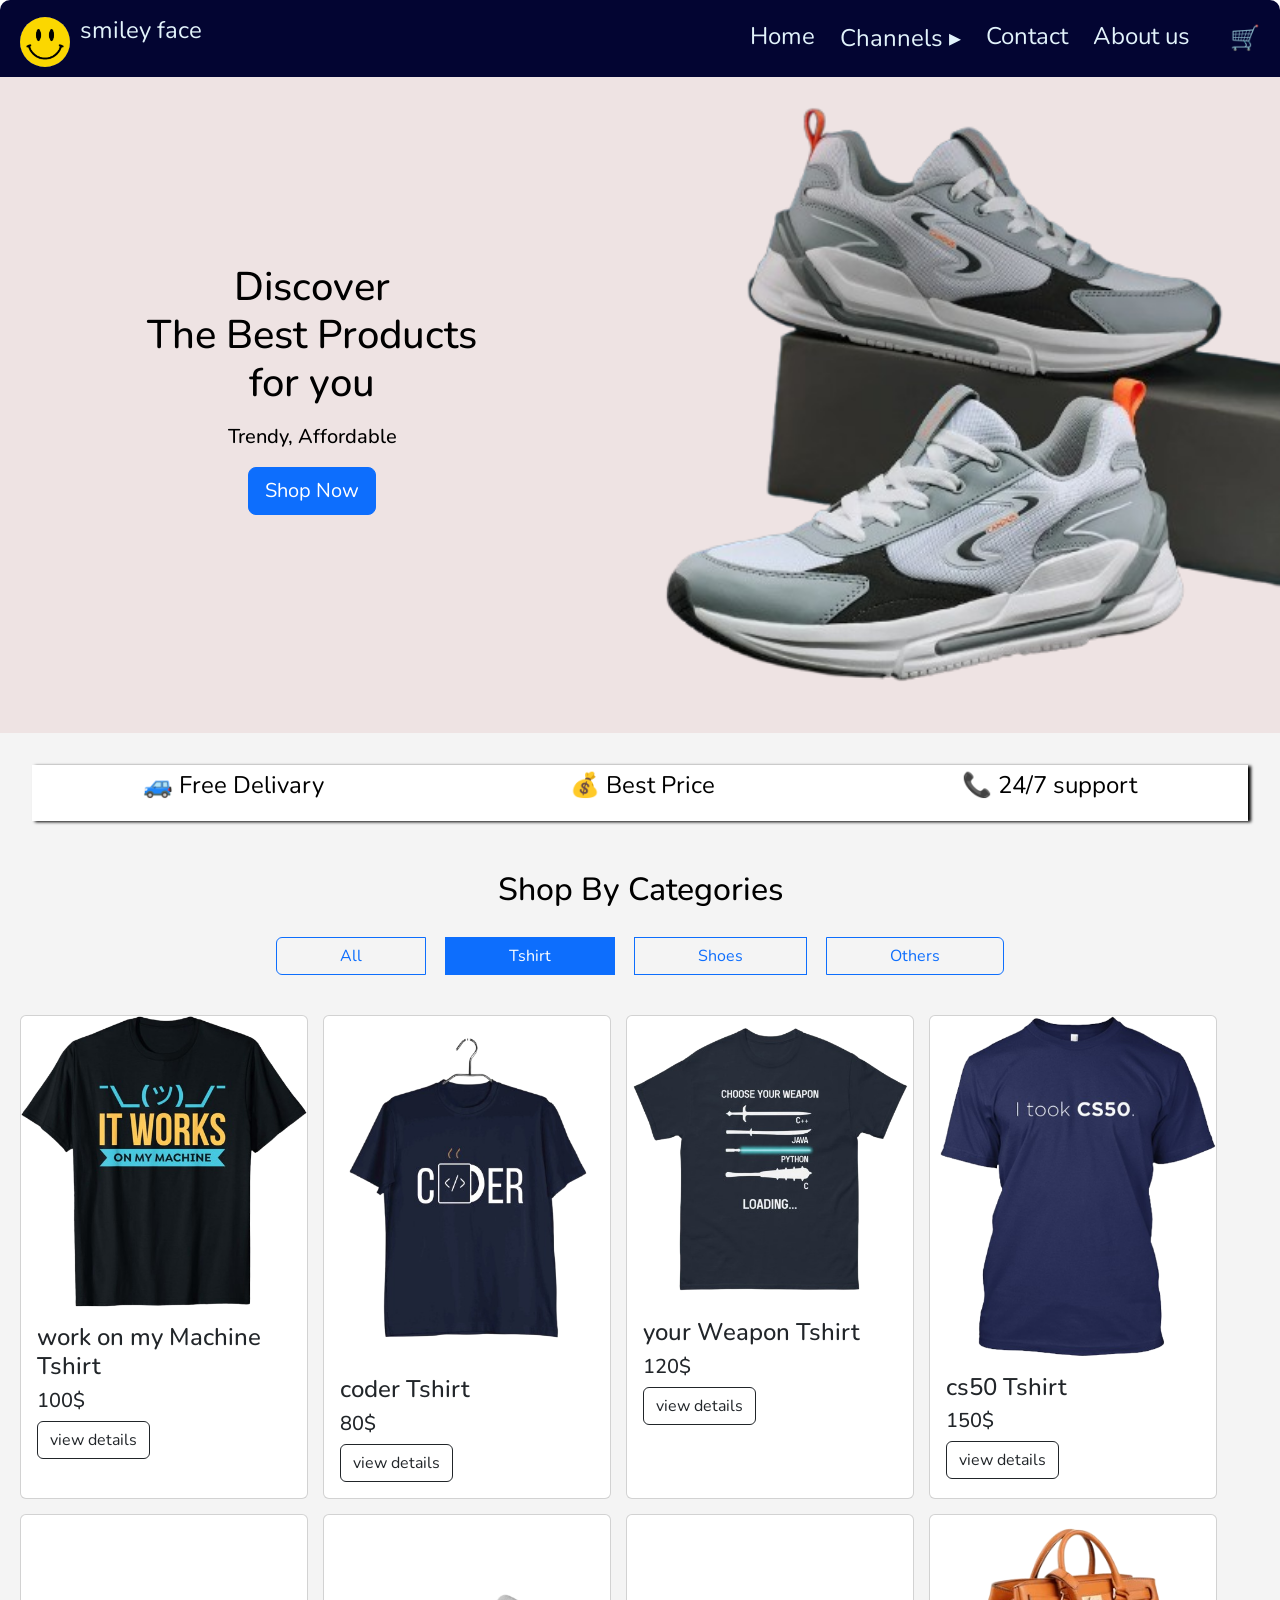
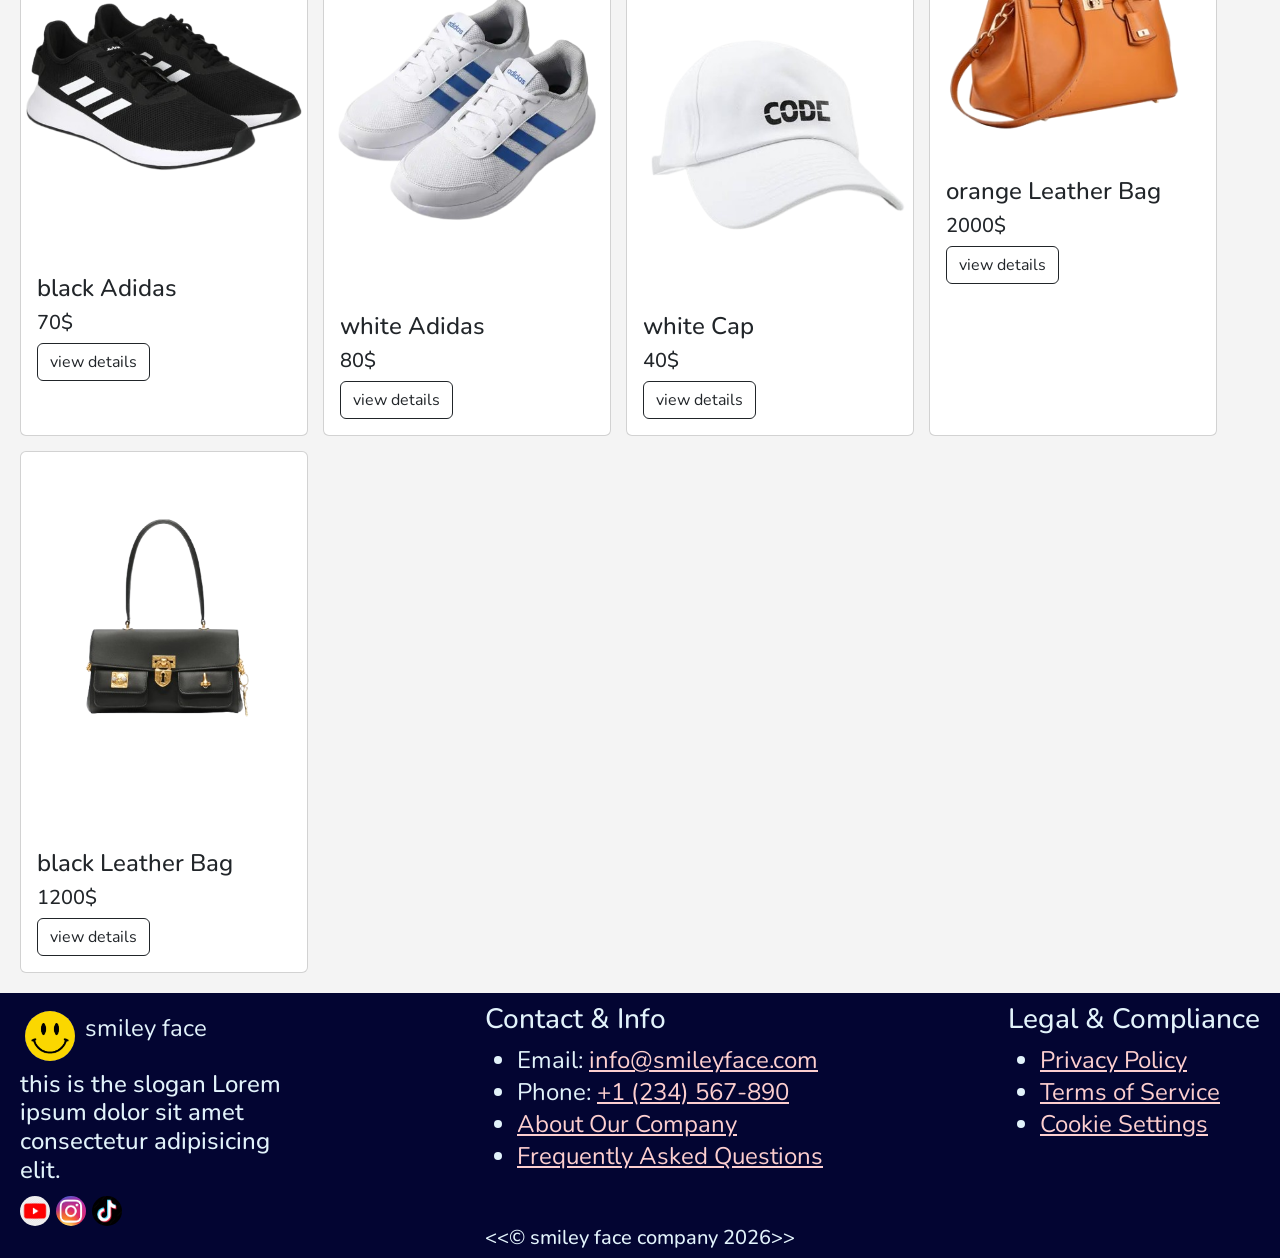
==== task1-design/index.html @ 50f74917 "Add files via upload" ====
<!doctype html>
<html lang="en">
    <head>
        <meta charset="UTF-8" />
        <meta name="viewport" content="width=device-width, initial-scale=1.0" />
        <title>project</title>
        <link rel="shortcut icon" href="images/logo.jpg" type="image/x-icon" />
        <link
            href="https://cdn.jsdelivr.net/npm/bootstrap@5.3.8/dist/css/bootstrap.min.css"
            rel="stylesheet"
            integrity="sha384-sRIl4kxILFvY47J16cr9ZwB07vP4J8+LH7qKQnuqkuIAvNWLzeN8tE5YBujZqJLB"
            crossorigin="anonymous"
        />
        <link rel="stylesheet" href="css/style.css" />
    </head>

    <body>
        <header>
            <div class="logosection">
                <img
                    class="app-brand-logo"
                    src="images/smiley_face.png"
                    alt="logo"
                />
                <p class="logoname">smiley face</p>
            </div>

            <div class="mobile-menu-wrapper">
                <input type="checkbox" id="menu-toggle" class="menu-checkbox" />
                <label
                    for="menu-toggle"
                    class="menu-toggle-btn"
                    aria-label="Toggle navigation"
                    >☰</label
                >

                <div class="nav-container">
                    <nav class="site-navigation">
                        <a href="#top">Home</a>

                        <div class="custom-dropmenu">
                            <input
                                type="checkbox"
                                id="dropdown-toggle"
                                class="dropdown-checkbox"
                            />
                            <label
                                for="dropdown-toggle"
                                class="dropmenu-trigger"
                                >Channels</label
                            >
                            <ul>
                                <li>Youtube</li>
                                <li>Instagram</li>
                                <li>Tiktok</li>
                            </ul>
                        </div>

                        <a href="#contact">Contact</a>
                        <a href="#About_us">About us</a>
                    </nav>
                    <div class="cartsection">
                        <a href="../task2-logic/cart.html">🛒</a>
                    </div>
                </div>
            </div>
        </header>
        <main>
            <section class="banner-section">
                <div>
                    <h1>Discover <br />The Best Products <br />for you</h1>
                    <h5>Trendy, Affordable</h5>
                    <a
                        class="btn btn-primary btn-lg"
                        href="#benefits-bar"
                        role="button"
                        >Shop Now</a
                    >
                </div>
                <img src="images/banner_img.png" alt="shoes" />
            </section>

            <section id="benefits-bar" class="benefits-section">
                <p>🚙 Free Delivary</p>
                <p>💰 Best Price</p>
                <p>📞 24/7 support</p>
            </section>

            <section class="categories-bar">
                <h2>Shop By Categories</h2>
                <div
                    class="btn-group"
                    role="group"
                    aria-label="Basic radio toggle button group"
                >
                    <input
                        type="radio"
                        class="btn-check"
                        name="btnradio"
                        id="all"
                        autocomplete="off"
                        checked
                    />
                    <label class="btn btn-outline-primary" for="all">All</label>

                    <input
                        type="radio"
                        class="btn-check"
                        name="btnradio"
                        id="1"
                        autocomplete="off"
                        checked
                    />
                    <label class="btn btn-outline-primary" for="1"
                        >Tshirt</label
                    >

                    <input
                        type="radio"
                        class="btn-check"
                        name="btnradio"
                        id="2"
                        autocomplete="off"
                    />
                    <label class="btn btn-outline-primary" for="2">Shoes</label>

                    <input
                        type="radio"
                        class="btn-check"
                        name="btnradio"
                        id="3"
                        autocomplete="off"
                    />
                    <label class="btn btn-outline-primary" for="3"
                        >Others</label
                    >
                </div>
            </section>

            <section class="shop-items">
                <div
                    class="card animated-card Tshirt-card"
                    style="width: 18rem"
                >
                    <img
                        src="images/onMachineTshirt.png"
                        class="card-img-top"
                        alt="work on my Machine Tshirt"
                        loading="lazy"
                    />
                    <div class="card-body">
                        <h4 class="card-title">work on my Machine Tshirt</h4>
                        <h5 class="card-text">100$</h5>
                        <a href="#" class="btn btn-outline-dark"
                            >view details</a
                        >
                    </div>
                </div>
                <div
                    class="card animated-card Tshirt-card"
                    style="width: 18rem"
                >
                    <img
                        src="images/coderTshirt.png"
                        class="card-img-top"
                        alt="coder Tshirt"
                        loading="lazy"
                    />
                    <div class="card-body">
                        <h4 class="card-title">coder Tshirt</h4>
                        <h5 class="card-text">80$</h5>
                        <a href="#" class="btn btn-outline-dark"
                            >view details</a
                        >
                    </div>
                </div>
                <div
                    class="card animated-card Tshirt-card"
                    style="width: 18rem"
                >
                    <img
                        src="images/yourWeaponTshirt.png"
                        class="card-img-top"
                        alt="your Weapon Tshirt"
                        loading="lazy"
                    />
                    <div class="card-body">
                        <h4 class="card-title">your Weapon Tshirt</h4>
                        <h5 class="card-text">120$</h5>
                        <a href="#" class="btn btn-outline-dark"
                            >view details</a
                        >
                    </div>
                </div>
                <div
                    class="card animated-card Tshirt-card"
                    style="width: 18rem"
                >
                    <img
                        src="images/cs50Tshirt.png"
                        class="card-img-top"
                        alt="cs50 Tshirt"
                        loading="lazy"
                    />
                    <div class="card-body">
                        <h4 class="card-title">cs50 Tshirt</h4>
                        <h5 class="card-text">150$</h5>
                        <a href="#" class="btn btn-outline-dark"
                            >view details</a
                        >
                    </div>
                </div>
                <div class="card animated-card shoes-card" style="width: 18rem">
                    <img
                        src="images/blackAdidas.png"
                        class="card-img-top"
                        alt="black Adidas"
                        loading="lazy"
                    />
                    <div class="card-body">
                        <h4 class="card-title">black Adidas</h4>
                        <h5 class="card-text">70$</h5>
                        <a href="#" class="btn btn-outline-dark"
                            >view details</a
                        >
                    </div>
                </div>
                <div class="card animated-card shoes-card" style="width: 18rem">
                    <img
                        src="images/whiteAdidas.png"
                        class="card-img-top"
                        alt="white Adidas"
                        loading="lazy"
                    />
                    <div class="card-body">
                        <h4 class="card-title">white Adidas</h4>
                        <h5 class="card-text">80$</h5>
                        <a href="#" class="btn btn-outline-dark"
                            >view details</a
                        >
                    </div>
                </div>
                <div class="card animated-card other-card" style="width: 18rem">
                    <img
                        src="images/whiteCap.png"
                        class="card-img-top"
                        alt="white Cap"
                        loading="lazy"
                    />
                    <div class="card-body">
                        <h4 class="card-title">white Cap</h4>
                        <h5 class="card-text">40$</h5>
                        <a href="#" class="btn btn-outline-dark"
                            >view details</a
                        >
                    </div>
                </div>
                <div class="card animated-card other-card" style="width: 18rem">
                    <img
                        src="images/orangeLeatherBag.png"
                        class="card-img-top"
                        alt="orange Leather Bag"
                        loading="lazy"
                    />
                    <div class="card-body">
                        <h4 class="card-title">orange Leather Bag</h4>
                        <h5 class="card-text">2000$</h5>
                        <a href="#" class="btn btn-outline-dark"
                            >view details</a
                        >
                    </div>
                </div>
                <div class="card animated-card other-card" style="width: 18rem">
                    <img
                        src="images/blackLeatherBag.png"
                        class="card-img-top"
                        alt="black Leather Bag"
                        loading="lazy"
                    />
                    <div class="card-body">
                        <h4 class="card-title">black Leather Bag</h4>
                        <h5 class="card-text">1200$</h5>
                        <a href="#" class="btn btn-outline-dark"
                            >view details</a
                        >
                    </div>
                </div>
            </section>
        </main>
        <footer id="About_us">
            <div class="site-footer-layout">
                <div>
                    <div class="logosection">
                        <img
                            class="app-brand-logo"
                            src="images/smiley_face.png"
                            alt="logo"
                            loading="lazy"
                        />
                        <p class="logoname">smiley face</p>
                    </div>
                    <h4>
                        this is the slogan Lorem ipsum dolor sit amet
                        consectetur adipisicing elit.
                    </h4>
                    <nav class="site-footer-links">
                        <a href="">
                            <img
                                src="images/youtube.png"
                                alt="Visit YouTube"
                                loading="lazy"
                            />
                        </a>
                        <a href="">
                            <img
                                src="images/instagram.jpg"
                                alt="Visit Instagram"
                                loading="lazy"
                            />
                        </a>
                        <a href="">
                            <img
                                src="images/tiktok.jpg"
                                alt="Visit Tiktok"
                                loading="lazy"
                            />
                        </a>
                    </nav>
                </div>
                <div>
                    <h3>Contact & Info</h3>
                    <ul>
                        <li>
                            Email:
                            <a href="mailto:info@smileyface.com"
                                >info@smileyface.com</a
                            >
                        </li>
                        <li>
                            Phone:
                            <a href="tel:+1234567890">+1 (234) 567-890</a>
                        </li>
                        <li><a href="#about">About Our Company</a></li>
                        <li><a href="#faq">Frequently Asked Questions</a></li>
                    </ul>
                </div>

                <div>
                    <h3>Legal & Compliance</h3>
                    <ul>
                        <li><a href="/privacy-policy">Privacy Policy</a></li>
                        <li>
                            <a href="/terms-of-service">Terms of Service</a>
                        </li>
                        <li><a href="/cookie-settings">Cookie Settings</a></li>
                    </ul>
                </div>
            </div>
            <h5>&lt;&lt;&copy; smiley face company 2026&gt;&gt;</h5>
        </footer>
        <script
            src="https://cdn.jsdelivr.net/npm/bootstrap@5.3.8/dist/js/bootstrap.bundle.min.js"
            integrity="sha384-FKyoEForCGlyvwx9Hj09JcYn3nv7wiPVlz7YYwJrWVcXK/BmnVDxM+D2scQbITxI"
            crossorigin="anonymous"
        ></script>
    </body>
</html>

<!-- 🖼️ Banner section with the sneakers and “Shop Now” button

✅ Store benefits row (Free Delivery, Best Price Guaranteed, Easy Returns, 24/7 Support)

🛍️ Shop by Categories (Shoes, Clothing, Bags, Accessories, Electronics)

⭐ Featured Products (Sneakers, Hoodie, Watch, Backpack)

🔦 Product Spotlight (detailed sneakers description + Add to Cart)

💬 Customer Reviews -->
---- task1-design/css/style.css ----
/* =====================================
   1. GLOBAL RESETS & BASE STYLES
   =====================================*/
@import url("https://fonts.googleapis.com/css2?family=Nunito&display=swap");

* {
  margin: 0;
  padding: 0;
  box-sizing: border-box;
}

html {
  scroll-behavior: smooth;
}

body {
  font: 1.5rem "Nunito", sans-serif;
  min-height: 100vh;
  display: grid;
  grid-template-rows: auto minmax(600px, 1fr) auto;
}

main {
  background-color: #f4f4f4;
  color: #000000;
}

/* ==========================================
   2. SITE LAYOUT (HEADER & FOOTER)
   ========================================== */
header, 
footer {
  background-color: #030532;
  color: #e2f3fb;
}

header {
  position: sticky;
  top: 0;
  display: flex;
  align-items: center;
  justify-content: space-between;
  padding: 10px 20px;
  border-radius: 10px 10px 0 0;
  z-index: 1000;
}

footer {
  padding-top: 10px;
}

footer h4 {
  width: 20ch;
}

footer h5 {
  text-align: center;
}

/* =============================
   3. COMPONENTS
   ============================= */

.logosection {
  display: flex;
  flex-direction: row;
  justify-content: center;
  align-items: flex-end;
  gap: 10px;
}

footer .logosection {
  display: flex;
  align-items: center;
  justify-content: flex-start;
  gap: 10px;
  margin: 5px;
}

.app-brand-logo {
  width: 50px;
  height: 50px;
  object-fit: cover;
  border-radius: 50%;
}

.logoname {
  line-height: 1.7;
}

.nav-container {
  display: flex;
  align-items: center;
  gap: 40px;
}

.site-navigation {
  display: flex;
  flex-direction: row;
  gap: 25px;
}

.site-navigation a {
  text-decoration: none;
  color: #e2f3fb;
}

.site-navigation a:hover, 
.site-navigation a:focus {
  text-shadow: 0 0 10px #e2f3fb;
  outline: none;
}

.custom-dropmenu {
  position: relative;
  display: inline-block;
}

.custom-dropmenu .dropmenu-trigger {
  font-size: inherit;
  line-height: 1.5;
  background: none;
  border: none;
  color: #e2f3fb;
  cursor: pointer;
  user-select: none;
  transition: text-shadow 0.2s ease;
  display: inline-flex;
  align-items: center;
  gap: 6px;
}

.custom-dropmenu .dropmenu-trigger::after {
  content: "▸";
  display: inline-block;
  transition: transform 0.2s ease;
}

.custom-dropmenu:hover .dropmenu-trigger::after, 
.custom-dropmenu:focus-within .dropmenu-trigger::after {
  transform: rotate(90deg);
}

.custom-dropmenu .dropmenu-trigger:hover, 
.custom-dropmenu .dropmenu-trigger:focus {
  text-shadow: 0 0 10px #e2f3fb;
  outline: none;
}

.custom-dropmenu ul {
  visibility: hidden;
  opacity: 0;
  position: absolute;
  top: 100%;
  left: 50%;
  transform: translateX(-50%) translateY(-10px);
  background-color: #0d124d;
  border: 1px solid #e2f3fb;
  border-radius: 6px;
  width: 150px;
  padding: 10px;
  list-style-type: none;
  box-shadow: 0 8px 16px rgba(0, 0, 0, 0.4);
  transition: opacity 0.2s ease, transform 0.2s ease, visibility 0.2s;
}

.custom-dropmenu:hover ul, 
.custom-dropmenu:focus-within ul {
  visibility: visible;
  opacity: 1;
  transform: translateX(-50%) translateY(7px);
}

.custom-dropmenu li {
  padding: 8px 12px;
  color: #e2f3fb;
  cursor: pointer;
  border-radius: 4px;
}

.custom-dropmenu li:hover {
  background-color: #161d6f;
}

.cartsection a {
  text-decoration: none;
}

.cartsection a:hover, 
.cartsection a:focus {
  outline: none;
  text-shadow: 0 0 10px #e2f3fb;
}


.site-footer-layout {
  display: flex;
  flex-direction: row;
  justify-content: space-between;
  flex-wrap: wrap;
  gap: 10px;
  padding: 0 20px;
}

.site-footer-layout a {
  color: #fdcfcf;
}

.site-footer-links a {
  text-decoration: none;
}

.site-footer-links img {
  width: 30px;
  height: 30px;
  object-fit: cover;
  border-radius: 50%;
}

.site-footer-links img:hover {
  opacity: 0.8;
}

.menu-toggle-btn {
  display: none;
}

.menu-checkbox, 
.dropdown-checkbox {
  position: absolute;
  opacity: 0;
  pointer-events: none;
}


/* ============================
   4. MAIN STYLING
   ============================ */

.banner-section{
  display: flex;
  flex-wrap: wrap-reverse;
  justify-content: space-between;
  align-items: center;
  background: #eee3e3;
  padding-bottom: 2rem;
  gap: 2rem;
}

.banner-section img{
  flex: 1 1 250px;
}
.banner-section div{
  display: flex;
  flex-direction: column;
  place-items: center;
  flex: 1 1 250px;
  text-align: center;
  gap: 10px
}


.benefits-section{
  background-color: white;
  display: flex;
  justify-content: space-around;
  gap: 2rem;
  padding: 0.25rem;
  margin: 2rem;
  box-shadow: 3px 1px 3px #000000;

}

.categories-bar{
  display: flex;
  flex-direction: column;
  place-items: center;
  margin-top: 50px;
}

.btn-group{
  width: 60%;
}

.btn-group label{
  margin: 20px;
}


.shop-items{
  display: flex;
  flex-wrap: wrap;
  gap: 15px;
  margin: 20px;
}


.animated-card {
  transition: transform 0.3s ease, box-shadow 0.3s ease;
  cursor: pointer;
}

.animated-card:hover {
  transform: translateY(-10px); 
  box-shadow: 0 10px 20px rgba(0, 0, 0, 0.15); 
}

.animated-card .card-img-top {
  transition: transform 0.3s ease;
}

.animated-card:hover .card-img-top {
  transform: scale(1.03);
}



/* ============================
   5. MEDIA QUERIES
   ============================ */

/* Tablet Screens (650px - 1023px) */
@media (min-width: 650px) and (max-width: 1023px) {
  body {
    font-size: 1.2rem;
  }
  header {
    padding: 10px 15px;
  }
  .nav-container {
    gap: 20px;
  }
  .site-navigation {
    gap: 15px;
  }
  .site-navigation a, 
  .custom-dropmenu .dropmenu-trigger {
    padding: 8px 4px;
  }
}

/* Mobile Screens (Under 650px) */
@media (max-width: 649px) {
  body {
    font-size: 1.2rem;
  }
  header {
    padding: 10px 15px;
  }
  
  .mobile-menu-wrapper {
    position: relative;
    display: inline-block;
  }
  
  .menu-toggle-btn {
    display: block;
    background: none;
    border: none;
    font-size: 2.2rem;
    color: #e2f3fb;
    cursor: pointer;
    line-height: 1;
    padding: 5px 10px;
  }
  
  .nav-container {
    display: none;
    position: absolute;
    top: 110%;
    right: 0;
    width: 200px;
    background-color: #0d124d;
    border: 1px solid #e2f3fb;
    border-radius: 8px;
    padding: 15px;
    flex-direction: column;
    gap: 15px;
    box-shadow: 0 8px 24px rgba(0, 0, 0, 0.5);
  }
  
  .nav-container.active {
    display: flex;
  }
  
  .site-navigation {
    flex-direction: column;
    align-items: flex-start;
    width: 100%;
    gap: 12px;
  }
  
  .site-navigation a {
    font-size: 1.2rem;
    width: 100%;
    padding: 8px 4px;
  }
  
  .custom-dropmenu {
    width: 100%;
    text-align: left;
  }
  
  .custom-dropmenu .dropmenu-trigger {
    font-size: 1.2rem;
    padding: 0;
  }
  
  .custom-dropmenu:hover .dropmenu-trigger::after, 
  .custom-dropmenu:focus-within .dropmenu-trigger::after {
    transform: none;
  }
  
  .custom-dropmenu.open .dropmenu-trigger::after {
    transform: rotate(90deg);
  }
  
  .custom-dropmenu ul {
    position: static;
    width: 100%;
    box-shadow: none;
    background-color: #161d6f;
    margin-top: 5px;
    display: none;
    visibility: visible;
    opacity: 1;
    transform: none;
  }
  
  .custom-dropmenu.open ul {
    display: block;
    transform: none;
  }
  
  .custom-dropmenu li:active {
    background-color: #1925af;
  }
  
  .cartsection {
    width: 100%;
    border-top: 1px solid rgba(226, 243, 251, 0.2);
    padding-top: 10px;
    text-align: center;
  }
  
  .menu-checkbox:checked ~ .menu-toggle-btn {
    font-size: 0;
  }
  
  .menu-checkbox:checked ~ .menu-toggle-btn::before {
    content: "✕";
    font-size: 2.2rem;
  }
  
  .menu-checkbox:checked ~ .nav-container {
    display: flex;
  }
  
  .dropdown-checkbox:checked ~ .dropmenu-trigger::after {
    transform: rotate(90deg);
  }
  
  .dropdown-checkbox:checked ~ ul {
    display: block;
    transform: none;
  }
}
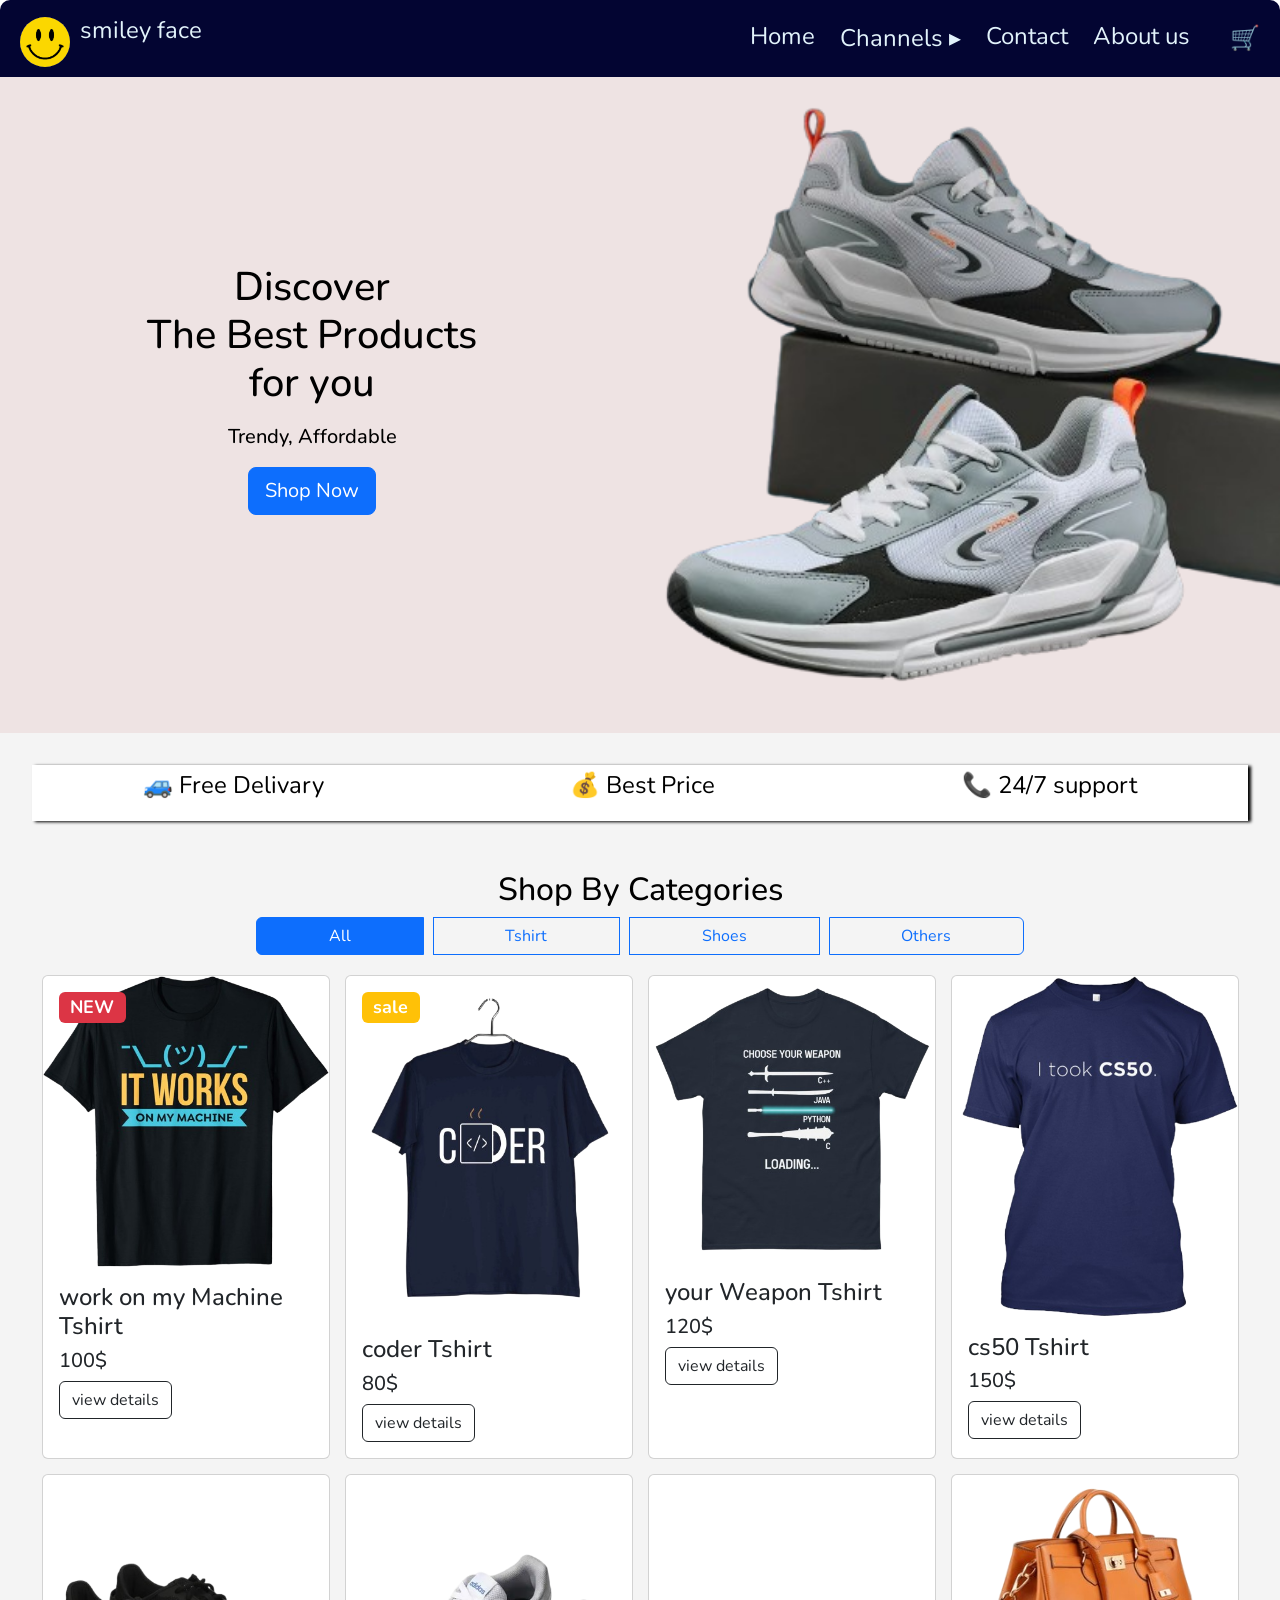
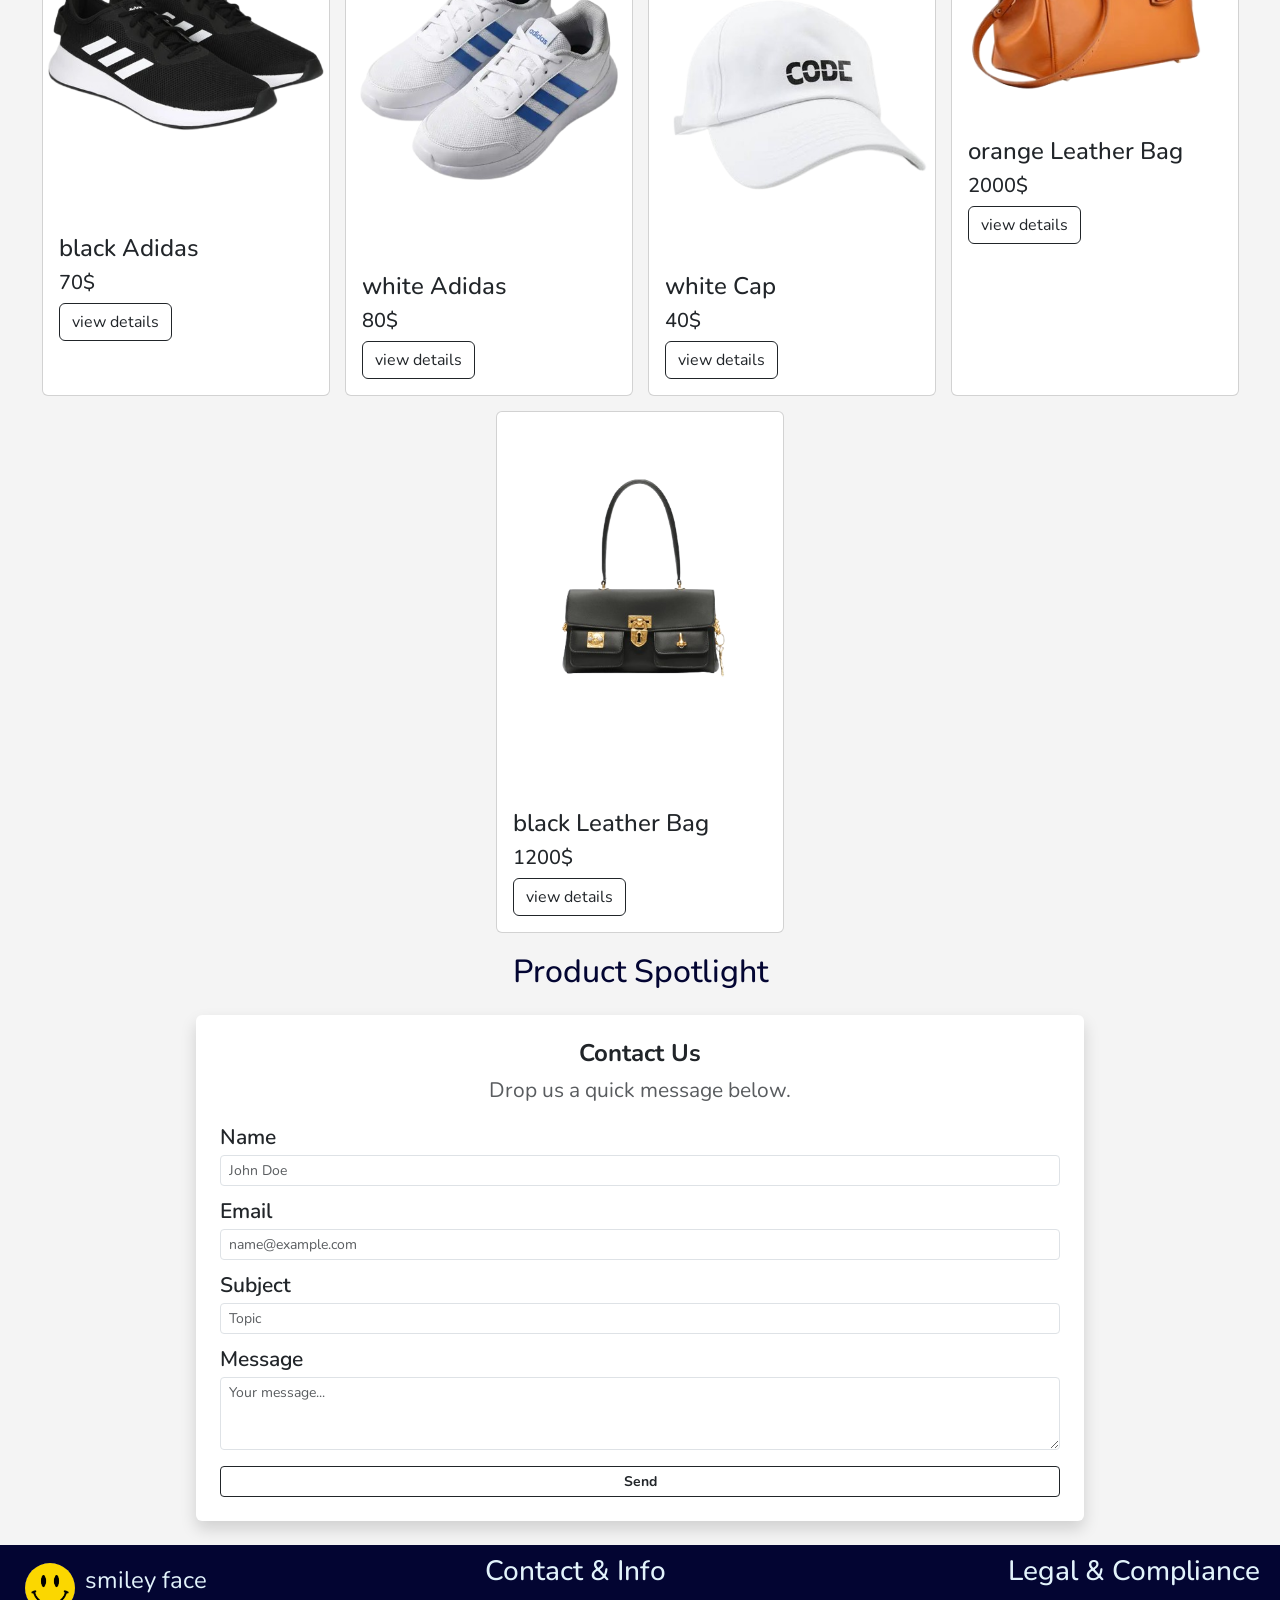
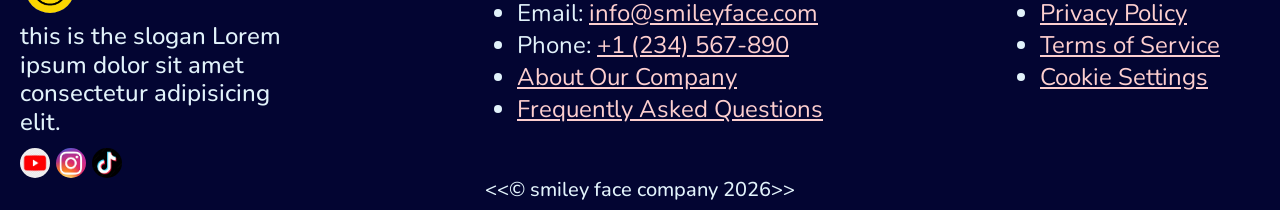
==== commit 40b6f68a: "new changes" ====
--- a/task1-design/index.html
+++ b/task1-design/index.html
@@ -1,379 +1,900 @@
 <!doctype html>
 <html lang="en">
-    <head>
-        <meta charset="UTF-8" />
-        <meta name="viewport" content="width=device-width, initial-scale=1.0" />
-        <title>project</title>
-        <link rel="shortcut icon" href="images/logo.jpg" type="image/x-icon" />
-        <link
-            href="https://cdn.jsdelivr.net/npm/bootstrap@5.3.8/dist/css/bootstrap.min.css"
-            rel="stylesheet"
-            integrity="sha384-sRIl4kxILFvY47J16cr9ZwB07vP4J8+LH7qKQnuqkuIAvNWLzeN8tE5YBujZqJLB"
-            crossorigin="anonymous"
-        />
-        <link rel="stylesheet" href="css/style.css" />
-    </head>
-
-    <body>
-        <header>
-            <div class="logosection">
+  <head>
+    <meta charset="UTF-8" />
+    <meta name="viewport" content="width=device-width, initial-scale=1.0" />
+    <title>project</title>
+    <link rel="shortcut icon" href="images/logo.jpg" type="image/x-icon" />
+    <link
+      href="https://cdn.jsdelivr.net/npm/bootstrap@5.3.8/dist/css/bootstrap.min.css"
+      rel="stylesheet"
+      integrity="sha384-sRIl4kxILFvY47J16cr9ZwB07vP4J8+LH7qKQnuqkuIAvNWLzeN8tE5YBujZqJLB"
+      crossorigin="anonymous"
+    />
+    <link rel="stylesheet" href="css/style.css" />
+  </head>
+
+  <body>
+    <header>
+      <div class="logosection">
+        <img class="app-brand-logo" src="images/smiley_face.png" alt="logo" />
+        <p class="logoname">smiley face</p>
+      </div>
+
+      <div class="mobile-menu-wrapper">
+        <input type="checkbox" id="menu-toggle" class="menu-checkbox" />
+        <label
+          for="menu-toggle"
+          class="menu-toggle-btn"
+          aria-label="Toggle navigation"
+          >☰</label
+        >
+
+        <div class="nav-container">
+          <nav class="site-navigation">
+            <a href="#top">Home</a>
+
+            <div class="custom-dropmenu">
+              <input
+                type="checkbox"
+                id="dropdown-toggle"
+                class="dropdown-checkbox"
+              />
+              <label for="dropdown-toggle" class="dropmenu-trigger"
+                >Channels</label
+              >
+              <ul>
+                <li><a href="https://www.youtube.com/" target="_blank">Youtube</a></li>
+                <li><a href="https://www.instagram.com/" target="_blank">Instagram</a></li>
+                <li><a href="https://www.tiktok.com/" target="_blank">Tiktok</a></li>
+              </ul>
+            </div>
+
+            <a href="#contact">Contact</a>
+            <a href="#About_us">About us</a>
+          </nav>
+          <div class="cartsection">
+            <a href="../task2-logic/cart.html">🛒</a>
+          </div>
+        </div>
+      </div>
+    </header>
+    <main>
+      <section class="banner-section">
+        <div>
+          <h1>Discover <br />The Best Products <br />for you</h1>
+          <h5>Trendy, Affordable</h5>
+          <a class="btn btn-primary btn-lg" href="#categories-bar" role="button"
+            >Shop Now</a
+          >
+        </div>
+        <img src="images/banner_img.png" alt="shoes" />
+      </section>
+
+      <section class="benefits-section">
+        <p>🚙 Free Delivary</p>
+        <p>💰 Best Price</p>
+        <p>📞 24/7 support</p>
+      </section>
+
+      <section class="categories-bar" id="categories-bar">
+        <h2>Shop By Categories</h2>
+        <div
+          class="btn-group"
+          role="group"
+          aria-label="Basic radio toggle button group"
+        >
+          <input
+            type="radio"
+            class="btn-check"
+            name="btnradio"
+            id="all"
+            autocomplete="off"
+            checked
+          />
+          <label class="btn btn-outline-primary" for="all">All</label>
+
+          <input
+            type="radio"
+            class="btn-check"
+            name="btnradio"
+            id="tshirts"
+            autocomplete="off"
+          />
+          <label class="btn btn-outline-primary" for="tshirts">Tshirt</label>
+
+          <input
+            type="radio"
+            class="btn-check"
+            name="btnradio"
+            id="shoes"
+            autocomplete="off"
+          />
+          <label class="btn btn-outline-primary" for="shoes">Shoes</label>
+
+          <input
+            type="radio"
+            class="btn-check"
+            name="btnradio"
+            id="others"
+            autocomplete="off"
+          />
+          <label class="btn btn-outline-primary" for="others">Others</label>
+        </div>
+      </section>
+
+      <section class="shop-items">
+        <div class="card animated-card tshirt-card" style="width: 18rem">
+          <div>
+            <img
+              src="images/onMachineTshirt.png"
+              class="card-img-top"
+              alt="work on my Machine Tshirt"
+              loading="lazy"
+            />
+            <span class="badge bg-danger position-absolute top-0 start-0 m-3"
+              >NEW</span
+            >
+          </div>
+          <div class="card-body">
+            <h4 class="card-title">work on my Machine Tshirt</h4>
+            <h5 class="card-text">100$</h5>
+            <a href="#spotlight-machine" class="btn btn-outline-dark"
+              >view details</a
+            >
+          </div>
+        </div>
+        <div class="card animated-card tshirt-card" style="width: 18rem">
+          <div>
+            <img
+              src="images/coderTshirt.png"
+              class="card-img-top"
+              alt="coder Tshirt"
+              loading="lazy"
+            />
+            <span class="badge bg-warning position-absolute top-0 start-0 m-3"
+              >sale</span
+            >
+          </div>
+          <div class="card-body">
+            <h4 class="card-title">coder Tshirt</h4>
+            <h5 class="card-text">80$</h5>
+            <a href="#spotlight-coder" class="btn btn-outline-dark"
+              >view details</a
+            >
+          </div>
+        </div>
+        <div class="card animated-card tshirt-card" style="width: 18rem">
+          <img
+            src="images/yourWeaponTshirt.png"
+            class="card-img-top"
+            alt="your Weapon Tshirt"
+            loading="lazy"
+          />
+          <div class="card-body">
+            <h4 class="card-title">your Weapon Tshirt</h4>
+            <h5 class="card-text">120$</h5>
+            <a href="#spotlight-weapon" class="btn btn-outline-dark"
+              >view details</a
+            >
+          </div>
+        </div>
+        <div class="card animated-card tshirt-card" style="width: 18rem">
+          <img
+            src="images/cs50Tshirt.png"
+            class="card-img-top"
+            alt="cs50 Tshirt"
+            loading="lazy"
+          />
+          <div class="card-body">
+            <h4 class="card-title">cs50 Tshirt</h4>
+            <h5 class="card-text">150$</h5>
+            <a href="#spotlight-cs50" class="btn btn-outline-dark"
+              >view details</a
+            >
+          </div>
+        </div>
+        <div class="card animated-card shoes-card" style="width: 18rem">
+          <img
+            src="images/blackAdidas.png"
+            class="card-img-top"
+            alt="black Adidas"
+            loading="lazy"
+          />
+          <div class="card-body">
+            <h4 class="card-title">black Adidas</h4>
+            <h5 class="card-text">70$</h5>
+            <a href="#spotlight-black-adidas" class="btn btn-outline-dark"
+              >view details</a
+            >
+          </div>
+        </div>
+        <div class="card animated-card shoes-card" style="width: 18rem">
+          <img
+            src="images/whiteAdidas.png"
+            class="card-img-top"
+            alt="white Adidas"
+            loading="lazy"
+          />
+          <div class="card-body">
+            <h4 class="card-title">white Adidas</h4>
+            <h5 class="card-text">80$</h5>
+            <a href="#spotlight-white-adidas" class="btn btn-outline-dark"
+              >view details</a
+            >
+          </div>
+        </div>
+        <div class="card animated-card other-card" style="width: 18rem">
+          <img
+            src="images/whiteCap.png"
+            class="card-img-top"
+            alt="white Cap"
+            loading="lazy"
+          />
+          <div class="card-body">
+            <h4 class="card-title">white Cap</h4>
+            <h5 class="card-text">40$</h5>
+            <a href="#spotlight-white-cap" class="btn btn-outline-dark"
+              >view details</a
+            >
+          </div>
+        </div>
+        <div class="card animated-card other-card" style="width: 18rem">
+          <img
+            src="images/orangeLeatherBag.png"
+            class="card-img-top"
+            alt="orange Leather Bag"
+            loading="lazy"
+          />
+          <div class="card-body">
+            <h4 class="card-title">orange Leather Bag</h4>
+            <h5 class="card-text">2000$</h5>
+            <a href="#spotlight-orange-bag" class="btn btn-outline-dark"
+              >view details</a
+            >
+          </div>
+        </div>
+        <div class="card animated-card other-card" style="width: 18rem">
+          <img
+            src="images/blackLeatherBag.png"
+            class="card-img-top"
+            alt="black Leather Bag"
+            loading="lazy"
+          />
+          <div class="card-body">
+            <h4 class="card-title">black Leather Bag</h4>
+            <h5 class="card-text">1200$</h5>
+            <a href="#spotlight-black-bag" class="btn btn-outline-dark"
+              >view details</a
+            >
+          </div>
+        </div>
+      </section>
+
+      <section class="product-spotlight-section">
+        <h3>Product Spotlight</h3>
+
+        <!-- SPOTLIGHT 1: WORK ON MY MACHINE -->
+        <section
+          id="spotlight-machine"
+          class="container my-4 product-spotlight"
+          style="max-width: 780px"
+        >
+          <div class="card shadow border-0 overflow-hidden">
+            <div class="row g-0 align-items-center">
+              <div class="col-md-6 position-relative bg-light text-center p-4">
                 <img
-                    class="app-brand-logo"
-                    src="images/smiley_face.png"
-                    alt="logo"
+                  src="images/onMachineTshirt.png"
+                  class="img-fluid rounded"
+                  alt="work on my Machine Tshirt"
+                  style="max-height: 320px; object-fit: contain"
+                  loading="lazy"
                 />
-                <p class="logoname">smiley face</p>
-            </div>
-
-            <div class="mobile-menu-wrapper">
-                <input type="checkbox" id="menu-toggle" class="menu-checkbox" />
-                <label
-                    for="menu-toggle"
-                    class="menu-toggle-btn"
-                    aria-label="Toggle navigation"
-                    >☰</label
+              </div>
+              <div class="col-md-6">
+                <div class="card-body p-4">
+                  <span
+                    class="text-uppercase text-muted fw-semibold"
+                    style="font-size: 0.75rem; letter-spacing: 0.5px"
+                    >Premium Apparel</span
+                  >
+                  <h3 class="card-title fw-bold fs-4 mt-1 mb-2">
+                    "Works on My Machine" T-Shirt
+                  </h3>
+                  <div class="d-flex align-items-center mb-2">
+                    <span class="fs-3 fw-bold text-dark me-2">100$</span>
+                  </div>
+                  <p
+                    class="text-secondary mb-3"
+                    style="font-size: 0.9rem; line-height: 1.5"
+                  >
+                    The ultimate statement piece for software engineers,
+                    developers, and DevOps professionals. This premium-weight
+                    cotton t-shirt perfectly captures the universal developer
+                    excuse in a bold, minimalist graphic design.
+                  </p>
+                  <button
+                    class="btn btn-dark btn-md py-2 fw-bold w-100"
+                    style="background-color: #ff7619; border-color: #ff7619"
+                  >
+                    Add to Cart
+                  </button>
+                </div>
+              </div>
+            </div>
+          </div>
+        </section>
+
+        <!-- SPOTLIGHT 2: CODER TSHIRT -->
+        <section
+          id="spotlight-coder"
+          class="container my-4 product-spotlight"
+          style="max-width: 780px"
+        >
+          <div class="card shadow border-0 overflow-hidden">
+            <div class="row g-0 align-items-center">
+              <div class="col-md-6 position-relative bg-light text-center p-4">
+                <img
+                  src="images/coderTshirt.png"
+                  class="img-fluid rounded"
+                  alt="coder Tshirt"
+                  style="max-height: 320px; object-fit: contain"
+                  loading="lazy"
+                />
+              </div>
+              <div class="col-md-6">
+                <div class="card-body p-4">
+                  <span
+                    class="text-uppercase text-muted fw-semibold"
+                    style="font-size: 0.75rem; letter-spacing: 0.5px"
+                    >Premium Apparel</span
+                  >
+                  <h3 class="card-title fw-bold fs-4 mt-1 mb-2">
+                    Coder T-Shirt
+                  </h3>
+                  <div class="d-flex align-items-center mb-2">
+                    <span class="fs-3 fw-bold text-dark me-2">80$</span>
+                  </div>
+                  <p
+                    class="text-secondary mb-3"
+                    style="font-size: 0.9rem; line-height: 1.5"
+                  >
+                    Engineered for maximum comfort during intense coding
+                    sessions and deployment cycles. Ultra-soft performance blend
+                    fabric with a breathable weave designed to keep you cool
+                    under release pressure.
+                  </p>
+                  <button
+                    class="btn btn-dark btn-md py-2 fw-bold w-100"
+                    style="background-color: #ff7619; border-color: #ff7619"
+                  >
+                    Add to Cart
+                  </button>
+                </div>
+              </div>
+            </div>
+          </div>
+        </section>
+
+        <!-- SPOTLIGHT 3: WEAPON TSHIRT -->
+        <section
+          id="spotlight-weapon"
+          class="container my-4 product-spotlight"
+          style="max-width: 780px"
+        >
+          <div class="card shadow border-0 overflow-hidden">
+            <div class="row g-0 align-items-center">
+              <div class="col-md-6 position-relative bg-light text-center p-4">
+                <img
+                  src="images/yourWeaponTshirt.png"
+                  class="img-fluid rounded"
+                  alt="your Weapon Tshirt"
+                  style="max-height: 320px; object-fit: contain"
+                  loading="lazy"
+                />
+              </div>
+              <div class="col-md-6">
+                <div class="card-body p-4">
+                  <span
+                    class="text-uppercase text-muted fw-semibold"
+                    style="font-size: 0.75rem; letter-spacing: 0.5px"
+                    >Premium Apparel</span
+                  >
+                  <h3 class="card-title fw-bold fs-4 mt-1 mb-2">
+                    "Choose Your Weapon" T-Shirt
+                  </h3>
+                  <div class="d-flex align-items-center mb-2">
+                    <span class="fs-3 fw-bold text-dark me-2">120$</span>
+                  </div>
+                  <p
+                    class="text-secondary mb-3"
+                    style="font-size: 0.9rem; line-height: 1.5"
+                  >
+                    Showcase your coding weapon of choice. This high-density
+                    graphic tee illustrates iconic code editors and keyboard
+                    setups tailored for elite programmer layouts.
+                  </p>
+                  <button
+                    class="btn btn-dark btn-md py-2 fw-bold w-100"
+                    style="background-color: #ff7619; border-color: #ff7619"
+                  >
+                    Add to Cart
+                  </button>
+                </div>
+              </div>
+            </div>
+          </div>
+        </section>
+
+        <!-- SPOTLIGHT 4: CS50 TSHIRT -->
+        <section
+          id="spotlight-cs50"
+          class="container my-4 product-spotlight"
+          style="max-width: 780px"
+        >
+          <div class="card shadow border-0 overflow-hidden">
+            <div class="row g-0 align-items-center">
+              <div class="col-md-6 position-relative bg-light text-center p-4">
+                <img
+                  src="images/cs50Tshirt.png"
+                  class="img-fluid rounded"
+                  alt="cs50 Tshirt"
+                  style="max-height: 320px; object-fit: contain"
+                  loading="lazy"
+                />
+              </div>
+              <div class="col-md-6">
+                <div class="card-body p-4">
+                  <span
+                    class="text-uppercase text-muted fw-semibold"
+                    style="font-size: 0.75rem; letter-spacing: 0.5px"
+                    >Premium Apparel</span
+                  >
+                  <h3 class="card-title fw-bold fs-4 mt-1 mb-2">
+                    Official CS50 T-Shirt
+                  </h3>
+                  <div class="d-flex align-items-center mb-2">
+                    <span class="fs-3 fw-bold text-dark me-2">150$</span>
+                  </div>
+                  <p
+                    class="text-secondary mb-3"
+                    style="font-size: 0.9rem; line-height: 1.5"
+                  >
+                    Celebrate your computer science journey with the legendary
+                    CS50 academic print design. Crafted from heavyweight luxury
+                    cotton with seamless custom hemlines.
+                  </p>
+                  <button
+                    class="btn btn-dark btn-md py-2 fw-bold w-100"
+                    style="background-color: #ff7619; border-color: #ff7619"
+                  >
+                    Add to Cart
+                  </button>
+                </div>
+              </div>
+            </div>
+          </div>
+        </section>
+
+        <!-- SPOTLIGHT 5: BLACK ADIDAS -->
+        <section
+          id="spotlight-black-adidas"
+          class="container my-4 product-spotlight"
+          style="max-width: 780px"
+        >
+          <div class="card shadow border-0 overflow-hidden">
+            <div class="row g-0 align-items-center">
+              <div class="col-md-6 position-relative bg-light text-center p-4">
+                <img
+                  src="images/blackAdidas.png"
+                  class="img-fluid rounded"
+                  alt="black Adidas"
+                  style="max-height: 320px; object-fit: contain"
+                  loading="lazy"
+                />
+              </div>
+              <div class="col-md-6">
+                <div class="card-body p-4">
+                  <span
+                    class="text-uppercase text-muted fw-semibold"
+                    style="font-size: 0.75rem; letter-spacing: 0.5px"
+                    >Footwear</span
+                  >
+                  <h3 class="card-title fw-bold fs-4 mt-1 mb-2">
+                    Black Adidas Sneakers
+                  </h3>
+                  <div class="d-flex align-items-center mb-2">
+                    <span class="fs-3 fw-bold text-dark me-2">70$</span>
+                  </div>
+                  <p
+                    class="text-secondary mb-3"
+                    style="font-size: 0.9rem; line-height: 1.5"
+                  >
+                    Sleek, lightweight performance running shoes featuring
+                    signature triple-stripe engineering and supportive cushioned
+                    soles perfect for daily urban walking commutes.
+                  </p>
+                  <button
+                    class="btn btn-dark btn-md py-2 fw-bold w-100"
+                    style="background-color: #ff7619; border-color: #ff7619"
+                  >
+                    Add to Cart
+                  </button>
+                </div>
+              </div>
+            </div>
+          </div>
+        </section>
+
+        <!-- SPOTLIGHT 6: WHITE ADIDAS -->
+        <section
+          id="spotlight-white-adidas"
+          class="container my-4 product-spotlight"
+          style="max-width: 780px"
+        >
+          <div class="card shadow border-0 overflow-hidden">
+            <div class="row g-0 align-items-center">
+              <div class="col-md-6 position-relative bg-light text-center p-4">
+                <img
+                  src="images/whiteAdidas.png"
+                  class="img-fluid rounded"
+                  alt="white Adidas"
+                  style="max-height: 320px; object-fit: contain"
+                  loading="lazy"
+                />
+              </div>
+              <div class="col-md-6">
+                <div class="card-body p-4">
+                  <span
+                    class="text-uppercase text-muted fw-semibold"
+                    style="font-size: 0.75rem; letter-spacing: 0.5px"
+                    >Footwear</span
+                  >
+                  <h3 class="card-title fw-bold fs-4 mt-1 mb-2">
+                    White Adidas Sneakers
+                  </h3>
+                  <div class="d-flex align-items-center mb-2">
+                    <span class="fs-3 fw-bold text-dark me-2">80$</span>
+                  </div>
+                  <p
+                    class="text-secondary mb-3"
+                    style="font-size: 0.9rem; line-height: 1.5"
+                  >
+                    Clean aesthetic design meets cloud-foam tech comfort. Bright
+                    white leather paneling makes this classic shoe an essential
+                    accessory piece for minimalist styling.
+                  </p>
+                  <button
+                    class="btn btn-dark btn-md py-2 fw-bold w-100"
+                    style="background-color: #ff7619; border-color: #ff7619"
+                  >
+                    Add to Cart
+                  </button>
+                </div>
+              </div>
+            </div>
+          </div>
+        </section>
+
+        <!-- SPOTLIGHT 7: WHITE CAP -->
+        <section
+          id="spotlight-white-cap"
+          class="container my-4 product-spotlight"
+          style="max-width: 780px"
+        >
+          <div class="card shadow border-0 overflow-hidden">
+            <div class="row g-0 align-items-center">
+              <div class="col-md-6 position-relative bg-light text-center p-4">
+                <img
+                  src="images/whiteCap.png"
+                  class="img-fluid rounded"
+                  alt="white Cap"
+                  style="max-height: 320px; object-fit: contain"
+                  loading="lazy"
+                />
+              </div>
+              <div class="col-md-6">
+                <div class="card-body p-4">
+                  <span
+                    class="text-uppercase text-muted fw-semibold"
+                    style="font-size: 0.75rem; letter-spacing: 0.5px"
+                    >Accessories</span
+                  >
+                  <h3 class="card-title fw-bold fs-4 mt-1 mb-2">
+                    Classic White Cap
+                  </h3>
+                  <div class="d-flex align-items-center mb-2">
+                    <span class="fs-3 fw-bold text-dark me-2">40$</span>
+                  </div>
+                  <p
+                    class="text-secondary mb-3"
+                    style="font-size: 0.9rem; line-height: 1.5"
+                  >
+                    Adjustable low-profile baseball cap built with breathable
+                    canvas cotton weave. Designed with structured curved visor
+                    panels shield protection against morning glare.
+                  </p>
+                  <button
+                    class="btn btn-dark btn-md py-2 fw-bold w-100"
+                    style="background-color: #ff7619; border-color: #ff7619"
+                  >
+                    Add to Cart
+                  </button>
+                </div>
+              </div>
+            </div>
+          </div>
+        </section>
+
+        <!-- SPOTLIGHT 8: ORANGE LEATHER BAG -->
+        <section
+          id="spotlight-orange-bag"
+          class="container my-4 product-spotlight"
+          style="max-width: 780px"
+        >
+          <div class="card shadow border-0 overflow-hidden">
+            <div class="row g-0 align-items-center">
+              <div class="col-md-6 position-relative bg-light text-center p-4">
+                <img
+                  src="images/orangeLeatherBag.png"
+                  class="img-fluid rounded"
+                  alt="orange Leather Bag"
+                  style="max-height: 320px; object-fit: contain"
+                  loading="lazy"
+                />
+              </div>
+              <div class="col-md-6">
+                <div class="card-body p-4">
+                  <span
+                    class="text-uppercase text-muted fw-semibold"
+                    style="font-size: 0.75rem; letter-spacing: 0.5px"
+                    >Luxury Goods</span
+                  >
+                  <h3 class="card-title fw-bold fs-4 mt-1 mb-2">
+                    Orange Leather Designer Bag
+                  </h3>
+                  <div class="d-flex align-items-center mb-2">
+                    <span class="fs-3 fw-bold text-dark me-2">2000$</span>
+                  </div>
+                  <p
+                    class="text-secondary mb-3"
+                    style="font-size: 0.9rem; line-height: 1.5"
+                  >
+                    Handcrafted signature Italian calfskin leather bag. Bold
+                    crimson-orange tint accented with polished gold hardware
+                    buckles and custom internal organizer compartments.
+                  </p>
+                  <button
+                    class="btn btn-dark btn-md py-2 fw-bold w-100"
+                    style="background-color: #ff7619; border-color: #ff7619"
+                  >
+                    Add to Cart
+                  </button>
+                </div>
+              </div>
+            </div>
+          </div>
+        </section>
+
+        <!-- SPOTLIGHT 9: BLACK LEATHER BAG -->
+        <section
+          id="spotlight-black-bag"
+          class="container my-4 product-spotlight"
+          style="max-width: 780px"
+        >
+          <div class="card shadow border-0 overflow-hidden">
+            <div class="row g-0 align-items-center">
+              <div class="col-md-6 position-relative bg-light text-center p-4">
+                <img
+                  src="images/blackLeatherBag.png"
+                  class="img-fluid rounded"
+                  alt="black Leather Bag"
+                  style="max-height: 320px; object-fit: contain"
+                  loading="lazy"
+                />
+              </div>
+              <div class="col-md-6">
+                <div class="card-body p-4">
+                  <span
+                    class="text-uppercase text-muted fw-semibold"
+                    style="font-size: 0.75rem; letter-spacing: 0.5px"
+                    >Luxury Goods</span
+                  >
+                  <h3 class="card-title fw-bold fs-4 mt-1 mb-2">
+                    Midnight Black Leather Bag
+                  </h3>
+                  <div class="d-flex align-items-center mb-2">
+                    <span class="fs-3 fw-bold text-dark me-2">1200$</span>
+                  </div>
+                  <p
+                    class="text-secondary mb-3"
+                    style="font-size: 0.9rem; line-height: 1.5"
+                  >
+                    Timeless top-tier full-grain matte black luxury tote. Fitted
+                    with heavy-duty metal zippers, secret protective tablet
+                    storage, and premium internal satin lining layer.
+                  </p>
+                  <button
+                    class="btn btn-dark btn-md py-2 fw-bold w-100"
+                    style="background-color: #ff7619; border-color: #ff7619"
+                  >
+                    Add to Cart
+                  </button>
+                </div>
+              </div>
+            </div>
+          </div>
+        </section>
+      </section>
+
+      <section class="container my-4" id="contact" style="scroll-margin-top: 6rem;">
+        <div class="row justify-content-center">
+          <div class="col-sm-10 col-md-6 col-lg-4 form-card">
+            <div class="card shadow border-0">
+              <div class="card-body p-3 p-sm-4">
+                <h3 class="card-title text-center mb-2 fw-bold fs-4">
+                  Contact Us
+                </h3>
+                <p class="text-muted text-center mb-3 small">
+                  Drop us a quick message below.
+                </p>
+
+                <form
+                  action="#"
+                  method="POST"
+                  class="needs-validation"
+                  novalidate
                 >
-
-                <div class="nav-container">
-                    <nav class="site-navigation">
-                        <a href="#top">Home</a>
-
-                        <div class="custom-dropmenu">
-                            <input
-                                type="checkbox"
-                                id="dropdown-toggle"
-                                class="dropdown-checkbox"
-                            />
-                            <label
-                                for="dropdown-toggle"
-                                class="dropmenu-trigger"
-                                >Channels</label
-                            >
-                            <ul>
-                                <li>Youtube</li>
-                                <li>Instagram</li>
-                                <li>Tiktok</li>
-                            </ul>
-                        </div>
-
-                        <a href="#contact">Contact</a>
-                        <a href="#About_us">About us</a>
-                    </nav>
-                    <div class="cartsection">
-                        <a href="../task2-logic/cart.html">🛒</a>
-                    </div>
-                </div>
-            </div>
-        </header>
-        <main>
-            <section class="banner-section">
-                <div>
-                    <h1>Discover <br />The Best Products <br />for you</h1>
-                    <h5>Trendy, Affordable</h5>
-                    <a
-                        class="btn btn-primary btn-lg"
-                        href="#benefits-bar"
-                        role="button"
-                        >Shop Now</a
+                  <div class="mb-2">
+                    <label
+                      for="contactName"
+                      class="form-label fw-semibold small mb-1"
+                      >Name</label
                     >
-                </div>
-                <img src="images/banner_img.png" alt="shoes" />
-            </section>
-
-            <section id="benefits-bar" class="benefits-section">
-                <p>🚙 Free Delivary</p>
-                <p>💰 Best Price</p>
-                <p>📞 24/7 support</p>
-            </section>
-
-            <section class="categories-bar">
-                <h2>Shop By Categories</h2>
-                <div
-                    class="btn-group"
-                    role="group"
-                    aria-label="Basic radio toggle button group"
-                >
                     <input
-                        type="radio"
-                        class="btn-check"
-                        name="btnradio"
-                        id="all"
-                        autocomplete="off"
-                        checked
+                      type="text"
+                      class="form-control form-control-sm"
+                      id="contactName"
+                      placeholder="John Doe"
+                      required
                     />
-                    <label class="btn btn-outline-primary" for="all">All</label>
-
+                  </div>
+
+                  <!-- Email Field -->
+                  <div class="mb-2">
+                    <label
+                      for="contactEmail"
+                      class="form-label fw-semibold small mb-1"
+                      >Email</label
+                    >
                     <input
-                        type="radio"
-                        class="btn-check"
-                        name="btnradio"
-                        id="1"
-                        autocomplete="off"
-                        checked
+                      type="email"
+                      class="form-control form-control-sm"
+                      id="contactEmail"
+                      placeholder="name@example.com"
+                      required
                     />
-                    <label class="btn btn-outline-primary" for="1"
-                        >Tshirt</label
+                  </div>
+
+                  <!-- Subject Field -->
+                  <div class="mb-2">
+                    <label
+                      for="contactSubject"
+                      class="form-label fw-semibold small mb-1"
+                      >Subject</label
                     >
-
                     <input
-                        type="radio"
-                        class="btn-check"
-                        name="btnradio"
-                        id="2"
-                        autocomplete="off"
+                      type="text"
+                      class="form-control form-control-sm"
+                      id="contactSubject"
+                      placeholder="Topic"
+                      required
                     />
-                    <label class="btn btn-outline-primary" for="2">Shoes</label>
-
-                    <input
-                        type="radio"
-                        class="btn-check"
-                        name="btnradio"
-                        id="3"
-                        autocomplete="off"
-                    />
-                    <label class="btn btn-outline-primary" for="3"
-                        >Others</label
+                  </div>
+
+                  <!-- Message Field (Reduced row height from 5 to 3) -->
+                  <div class="mb-3">
+                    <label
+                      for="contactMessage"
+                      class="form-label fw-semibold small mb-1"
+                      >Message</label
                     >
-                </div>
-            </section>
-
-            <section class="shop-items">
-                <div
-                    class="card animated-card Tshirt-card"
-                    style="width: 18rem"
-                >
-                    <img
-                        src="images/onMachineTshirt.png"
-                        class="card-img-top"
-                        alt="work on my Machine Tshirt"
-                        loading="lazy"
-                    />
-                    <div class="card-body">
-                        <h4 class="card-title">work on my Machine Tshirt</h4>
-                        <h5 class="card-text">100$</h5>
-                        <a href="#" class="btn btn-outline-dark"
-                            >view details</a
-                        >
-                    </div>
-                </div>
-                <div
-                    class="card animated-card Tshirt-card"
-                    style="width: 18rem"
-                >
-                    <img
-                        src="images/coderTshirt.png"
-                        class="card-img-top"
-                        alt="coder Tshirt"
-                        loading="lazy"
-                    />
-                    <div class="card-body">
-                        <h4 class="card-title">coder Tshirt</h4>
-                        <h5 class="card-text">80$</h5>
-                        <a href="#" class="btn btn-outline-dark"
-                            >view details</a
-                        >
-                    </div>
-                </div>
-                <div
-                    class="card animated-card Tshirt-card"
-                    style="width: 18rem"
-                >
-                    <img
-                        src="images/yourWeaponTshirt.png"
-                        class="card-img-top"
-                        alt="your Weapon Tshirt"
-                        loading="lazy"
-                    />
-                    <div class="card-body">
-                        <h4 class="card-title">your Weapon Tshirt</h4>
-                        <h5 class="card-text">120$</h5>
-                        <a href="#" class="btn btn-outline-dark"
-                            >view details</a
-                        >
-                    </div>
-                </div>
-                <div
-                    class="card animated-card Tshirt-card"
-                    style="width: 18rem"
-                >
-                    <img
-                        src="images/cs50Tshirt.png"
-                        class="card-img-top"
-                        alt="cs50 Tshirt"
-                        loading="lazy"
-                    />
-                    <div class="card-body">
-                        <h4 class="card-title">cs50 Tshirt</h4>
-                        <h5 class="card-text">150$</h5>
-                        <a href="#" class="btn btn-outline-dark"
-                            >view details</a
-                        >
-                    </div>
-                </div>
-                <div class="card animated-card shoes-card" style="width: 18rem">
-                    <img
-                        src="images/blackAdidas.png"
-                        class="card-img-top"
-                        alt="black Adidas"
-                        loading="lazy"
-                    />
-                    <div class="card-body">
-                        <h4 class="card-title">black Adidas</h4>
-                        <h5 class="card-text">70$</h5>
-                        <a href="#" class="btn btn-outline-dark"
-                            >view details</a
-                        >
-                    </div>
-                </div>
-                <div class="card animated-card shoes-card" style="width: 18rem">
-                    <img
-                        src="images/whiteAdidas.png"
-                        class="card-img-top"
-                        alt="white Adidas"
-                        loading="lazy"
-                    />
-                    <div class="card-body">
-                        <h4 class="card-title">white Adidas</h4>
-                        <h5 class="card-text">80$</h5>
-                        <a href="#" class="btn btn-outline-dark"
-                            >view details</a
-                        >
-                    </div>
-                </div>
-                <div class="card animated-card other-card" style="width: 18rem">
-                    <img
-                        src="images/whiteCap.png"
-                        class="card-img-top"
-                        alt="white Cap"
-                        loading="lazy"
-                    />
-                    <div class="card-body">
-                        <h4 class="card-title">white Cap</h4>
-                        <h5 class="card-text">40$</h5>
-                        <a href="#" class="btn btn-outline-dark"
-                            >view details</a
-                        >
-                    </div>
-                </div>
-                <div class="card animated-card other-card" style="width: 18rem">
-                    <img
-                        src="images/orangeLeatherBag.png"
-                        class="card-img-top"
-                        alt="orange Leather Bag"
-                        loading="lazy"
-                    />
-                    <div class="card-body">
-                        <h4 class="card-title">orange Leather Bag</h4>
-                        <h5 class="card-text">2000$</h5>
-                        <a href="#" class="btn btn-outline-dark"
-                            >view details</a
-                        >
-                    </div>
-                </div>
-                <div class="card animated-card other-card" style="width: 18rem">
-                    <img
-                        src="images/blackLeatherBag.png"
-                        class="card-img-top"
-                        alt="black Leather Bag"
-                        loading="lazy"
-                    />
-                    <div class="card-body">
-                        <h4 class="card-title">black Leather Bag</h4>
-                        <h5 class="card-text">1200$</h5>
-                        <a href="#" class="btn btn-outline-dark"
-                            >view details</a
-                        >
-                    </div>
-                </div>
-            </section>
-        </main>
-        <footer id="About_us">
-            <div class="site-footer-layout">
-                <div>
-                    <div class="logosection">
-                        <img
-                            class="app-brand-logo"
-                            src="images/smiley_face.png"
-                            alt="logo"
-                            loading="lazy"
-                        />
-                        <p class="logoname">smiley face</p>
-                    </div>
-                    <h4>
-                        this is the slogan Lorem ipsum dolor sit amet
-                        consectetur adipisicing elit.
-                    </h4>
-                    <nav class="site-footer-links">
-                        <a href="">
-                            <img
-                                src="images/youtube.png"
-                                alt="Visit YouTube"
-                                loading="lazy"
-                            />
-                        </a>
-                        <a href="">
-                            <img
-                                src="images/instagram.jpg"
-                                alt="Visit Instagram"
-                                loading="lazy"
-                            />
-                        </a>
-                        <a href="">
-                            <img
-                                src="images/tiktok.jpg"
-                                alt="Visit Tiktok"
-                                loading="lazy"
-                            />
-                        </a>
-                    </nav>
-                </div>
-                <div>
-                    <h3>Contact & Info</h3>
-                    <ul>
-                        <li>
-                            Email:
-                            <a href="mailto:info@smileyface.com"
-                                >info@smileyface.com</a
-                            >
-                        </li>
-                        <li>
-                            Phone:
-                            <a href="tel:+1234567890">+1 (234) 567-890</a>
-                        </li>
-                        <li><a href="#about">About Our Company</a></li>
-                        <li><a href="#faq">Frequently Asked Questions</a></li>
-                    </ul>
-                </div>
-
-                <div>
-                    <h3>Legal & Compliance</h3>
-                    <ul>
-                        <li><a href="/privacy-policy">Privacy Policy</a></li>
-                        <li>
-                            <a href="/terms-of-service">Terms of Service</a>
-                        </li>
-                        <li><a href="/cookie-settings">Cookie Settings</a></li>
-                    </ul>
-                </div>
-            </div>
-            <h5>&lt;&lt;&copy; smiley face company 2026&gt;&gt;</h5>
-        </footer>
-        <script
-            src="https://cdn.jsdelivr.net/npm/bootstrap@5.3.8/dist/js/bootstrap.bundle.min.js"
-            integrity="sha384-FKyoEForCGlyvwx9Hj09JcYn3nv7wiPVlz7YYwJrWVcXK/BmnVDxM+D2scQbITxI"
-            crossorigin="anonymous"
-        ></script>
-    </body>
+                    <textarea
+                      class="form-control form-control-sm"
+                      id="contactMessage"
+                      rows="3"
+                      placeholder="Your message..."
+                      required
+                    ></textarea>
+                  </div>
+
+                  <!-- Submit Button (Changed from btn-lg to standard size) -->
+                  <div class="d-grid">
+                    <button
+                      type="submit"
+                      class="btn btn-outline-dark btn-sm fw-bold"
+                    >
+                      Send
+                    </button>
+                  </div>
+                </form>
+              </div>
+            </div>
+          </div>
+        </div>
+      </section>
+    </main>
+    <footer id="About_us">
+      <div class="site-footer-layout">
+        <div>
+          <div class="logosection">
+            <img
+              class="app-brand-logo"
+              src="images/smiley_face.png"
+              alt="logo"
+              loading="lazy"
+            />
+            <p class="logoname">smiley face</p>
+          </div>
+          <h4>
+            this is the slogan Lorem ipsum dolor sit amet consectetur
+            adipisicing elit.
+          </h4>
+          <nav class="site-footer-links">
+            <a href="">
+              <img
+                src="images/youtube.png"
+                alt="Visit YouTube"
+                loading="lazy"
+              />
+            </a>
+            <a href="">
+              <img
+                src="images/instagram.jpg"
+                alt="Visit Instagram"
+                loading="lazy"
+              />
+            </a>
+            <a href="">
+              <img src="images/tiktok.jpg" alt="Visit Tiktok" loading="lazy" />
+            </a>
+          </nav>
+        </div>
+        <div>
+          <h3>Contact & Info</h3>
+          <ul>
+            <li>
+              Email:
+              <a href="mailto:info@smileyface.com">info@smileyface.com</a>
+            </li>
+            <li>
+              Phone:
+              <a href="tel:+1234567890">+1 (234) 567-890</a>
+            </li>
+            <li><a href="#about">About Our Company</a></li>
+            <li><a href="#faq">Frequently Asked Questions</a></li>
+          </ul>
+        </div>
+
+        <div>
+          <h3>Legal & Compliance</h3>
+          <ul>
+            <li><a href="/privacy-policy">Privacy Policy</a></li>
+            <li>
+              <a href="/terms-of-service">Terms of Service</a>
+            </li>
+            <li><a href="/cookie-settings">Cookie Settings</a></li>
+          </ul>
+        </div>
+      </div>
+      <h5>&lt;&lt;&copy; smiley face company 2026&gt;&gt;</h5>
+    </footer>
+    <script
+      src="https://cdn.jsdelivr.net/npm/bootstrap@5.3.8/dist/js/bootstrap.bundle.min.js"
+      integrity="sha384-FKyoEForCGlyvwx9Hj09JcYn3nv7wiPVlz7YYwJrWVcXK/BmnVDxM+D2scQbITxI"
+      crossorigin="anonymous"
+    ></script>
+  </body>
 </html>
 
-<!-- 🖼️ Banner section with the sneakers and “Shop Now” button
-
-✅ Store benefits row (Free Delivery, Best Price Guaranteed, Easy Returns, 24/7 Support)
-
-🛍️ Shop by Categories (Shoes, Clothing, Bags, Accessories, Electronics)
-
-⭐ Featured Products (Sneakers, Hoodie, Watch, Backpack)
-
-🔦 Product Spotlight (detailed sneakers description + Add to Cart)
-
-💬 Customer Reviews -->
+<!--💬 Customer Reviews -->
--- a/task1-design/css/style.css
+++ b/task1-design/css/style.css
@@ -276,31 +276,28 @@
   flex-direction: column;
   place-items: center;
   margin-top: 50px;
+  scroll-margin-top: 6rem;
 }
 
 .btn-group{
+  gap: 10px;
   width: 60%;
 }
 
-.btn-group label{
-  margin: 20px;
-}
-
-
 .shop-items{
   display: flex;
   flex-wrap: wrap;
+  place-content: center;
   gap: 15px;
-  margin: 20px;
-}
-
-
-.animated-card {
+  margin: 20px 0;
+}
+
+.animated-card,.form-card {
   transition: transform 0.3s ease, box-shadow 0.3s ease;
   cursor: pointer;
 }
 
-.animated-card:hover {
+.animated-card:hover, .form-card:hover {
   transform: translateY(-10px); 
   box-shadow: 0 10px 20px rgba(0, 0, 0, 0.15); 
 }
@@ -313,7 +310,51 @@
   transform: scale(1.03);
 }
 
-
+.tshirt-card, .shoes-card, .other-card {
+  display: none;
+}
+
+body:has(#all:checked) .shop-items .card,
+body:has(#tshirts:checked) .shop-items .tshirt-card,
+body:has(#shoes:checked) .shop-items .shoes-card,
+body:has(#others:checked) .shop-items .other-card {
+  display: block;
+}
+
+.product-spotlight {
+  display: none ;
+  opacity: 0;
+  transform: translateY(20px);
+  transition: opacity 0.4s ease, transform 0.4s ease;
+  scroll-margin-top: 10rem;
+}
+
+.product-spotlight-section h3 {
+  text-align: center;
+  margin-bottom: 20px;
+  font-size: 2rem;
+  color: #030532;
+}
+
+.product-spotlight:target {
+  display: block ;
+  opacity: 1;
+  transform: translateY(0);
+}
+
+.product-spotlight img {
+  width: 100%;
+  height: auto;
+  transition: transform 0.3s ease;
+}
+
+.product-spotlight img:hover {
+  transform: scale(1.03);
+}
+
+.form-card{
+  width: 80%;
+}
 
 /* ============================
    5. MEDIA QUERIES
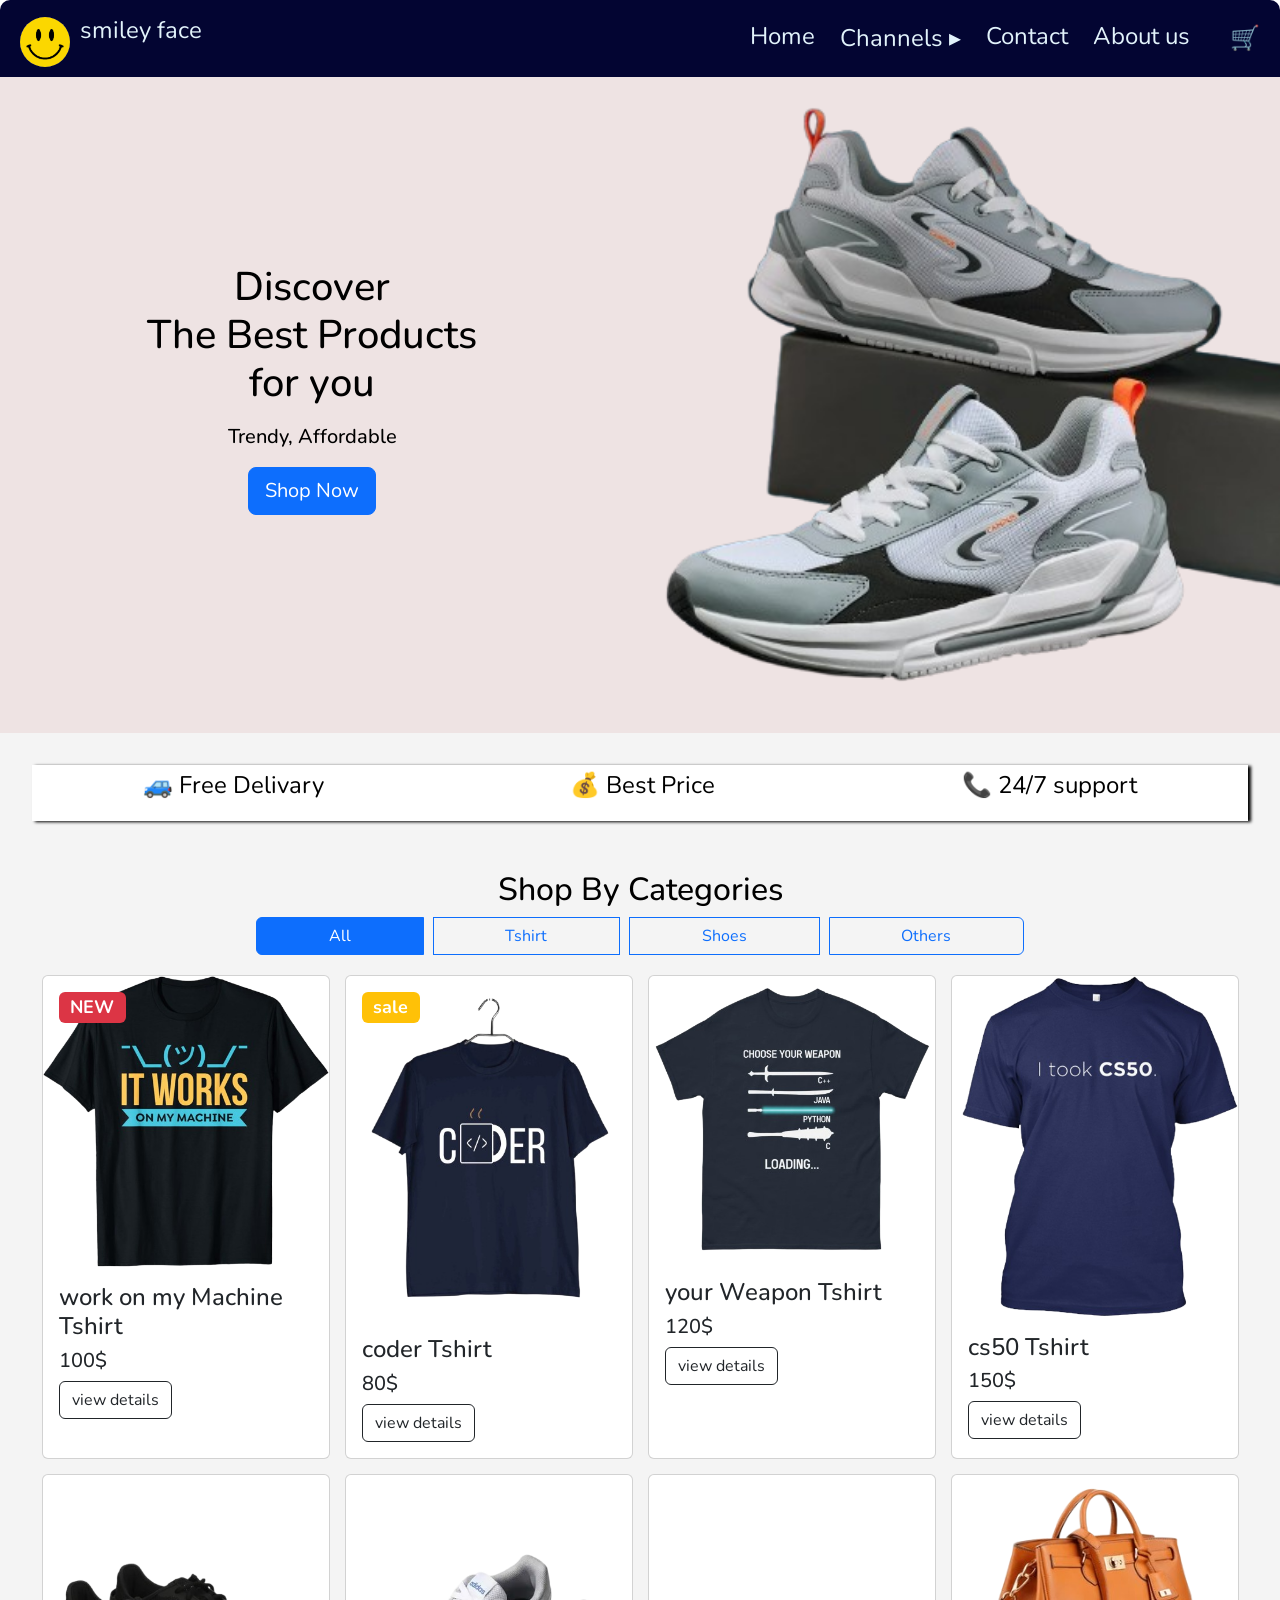
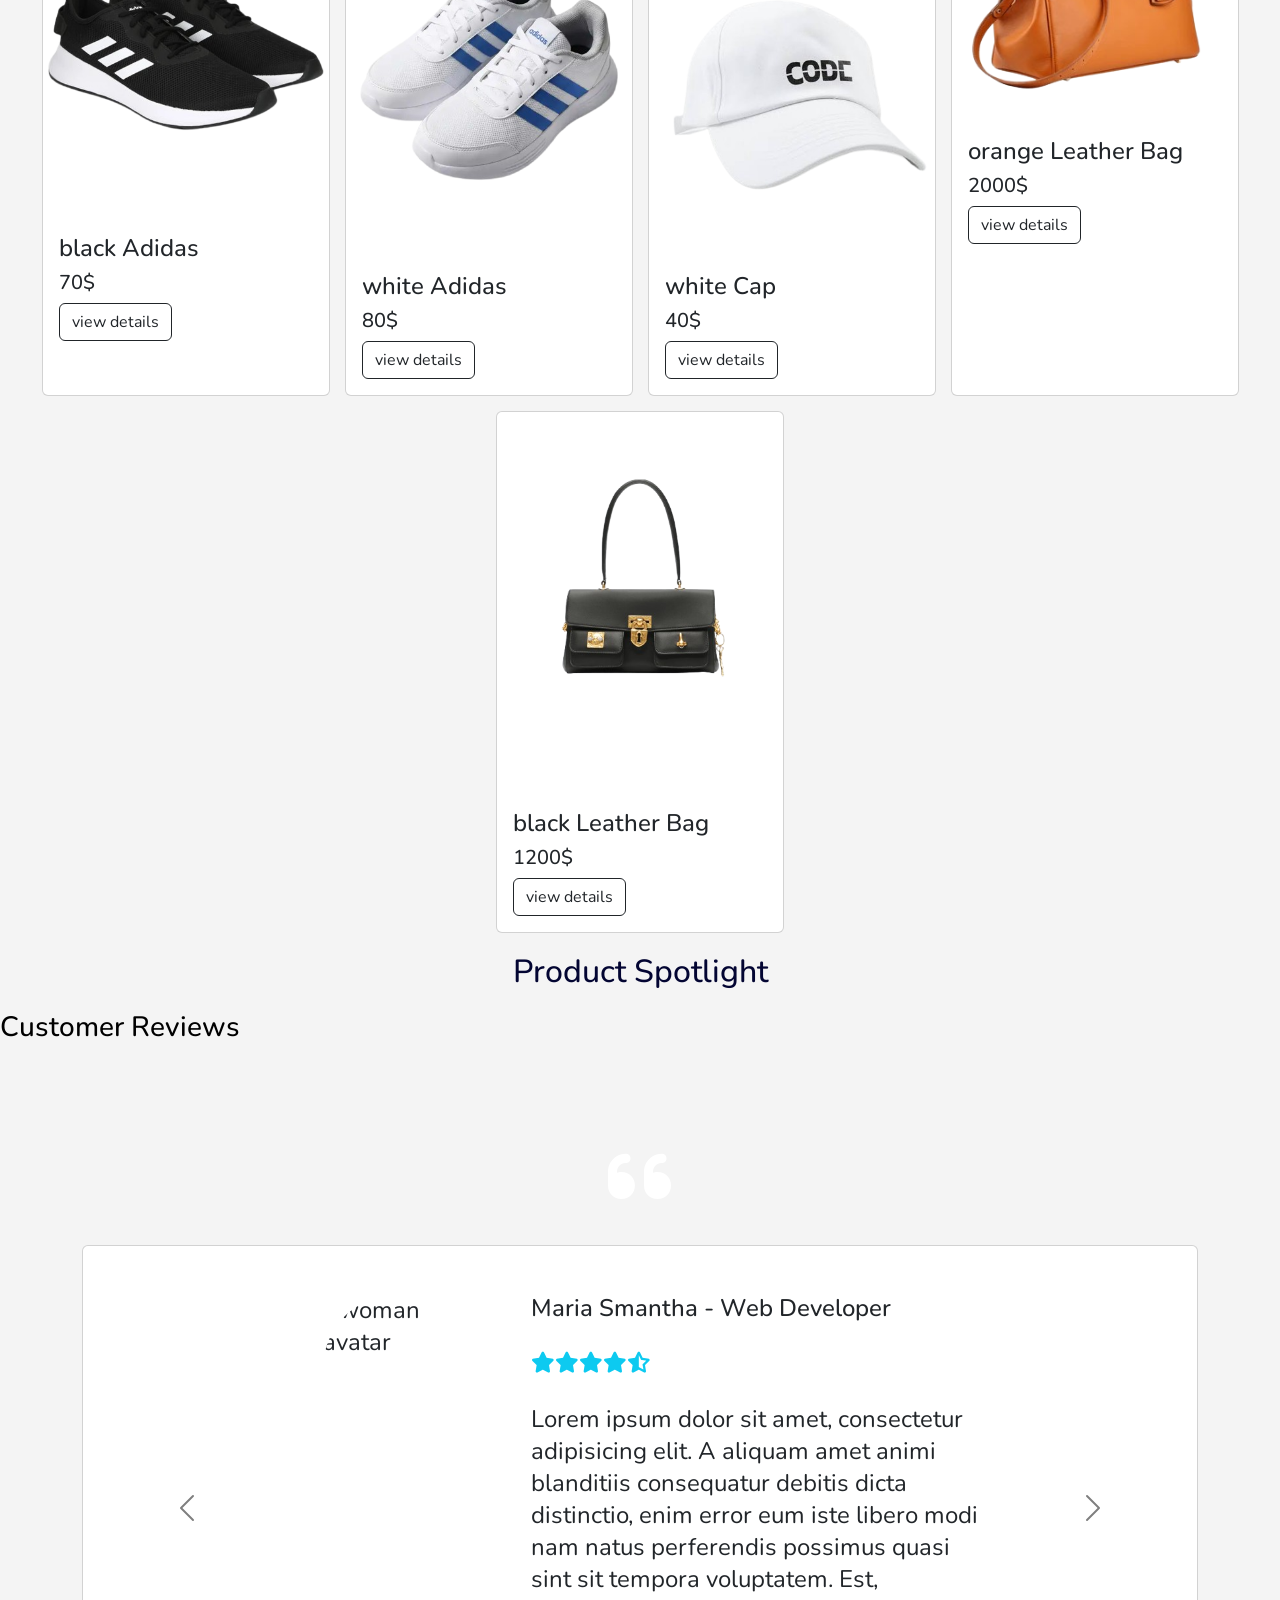
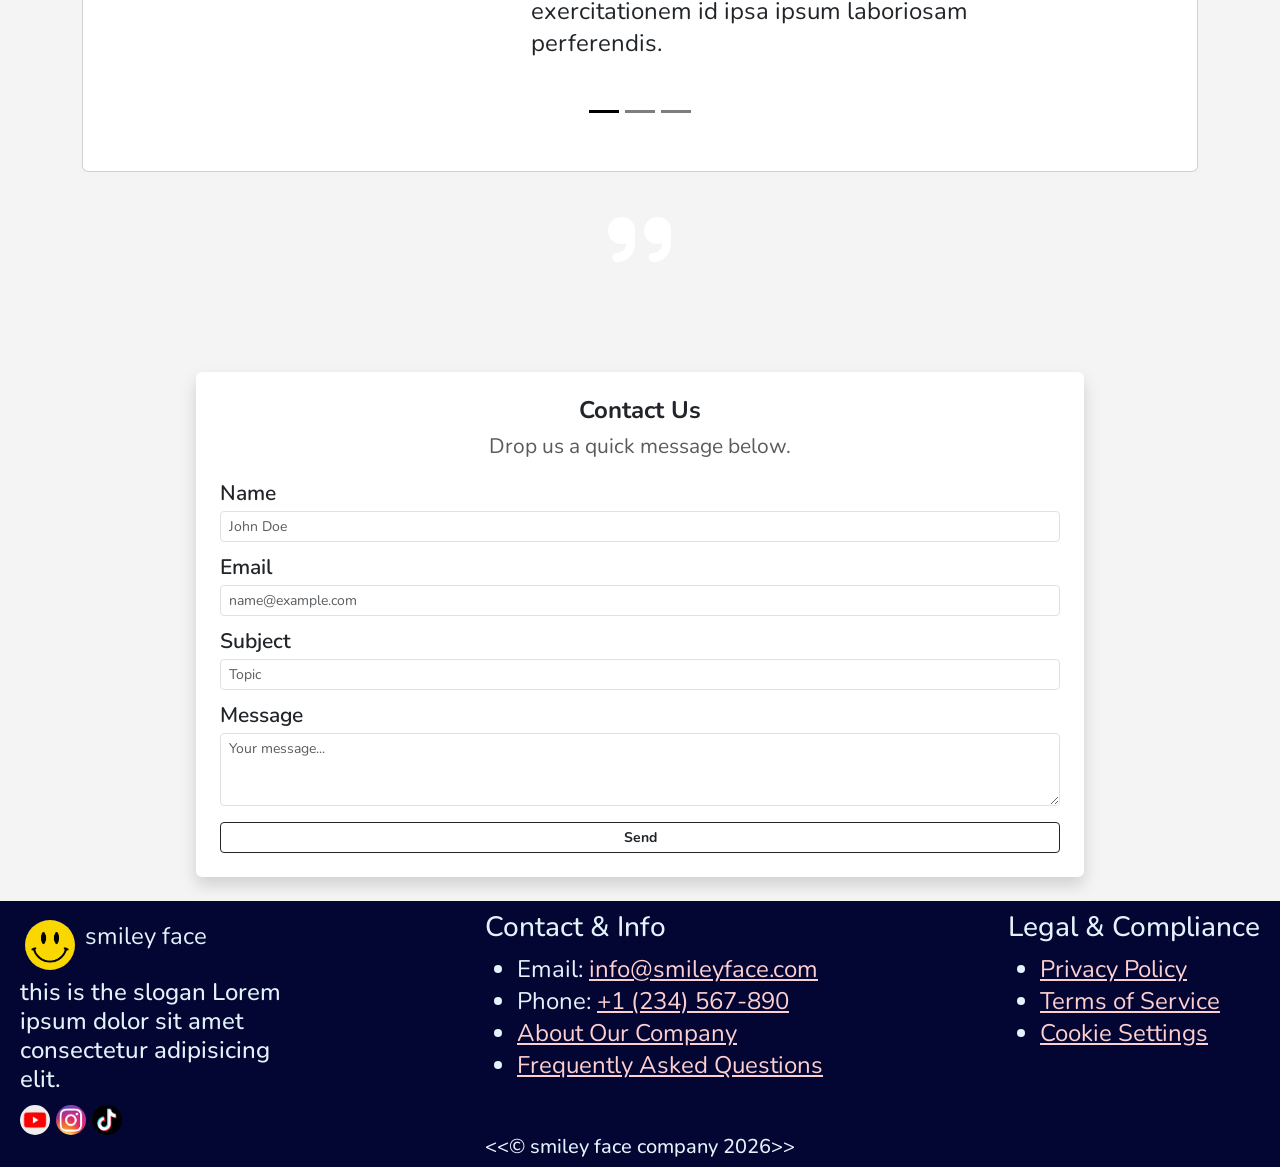
==== commit 8d4e658c: "new update adding customer review section" ====
--- a/task1-design/index.html
+++ b/task1-design/index.html
@@ -5,6 +5,10 @@
     <meta name="viewport" content="width=device-width, initial-scale=1.0" />
     <title>project</title>
     <link rel="shortcut icon" href="images/logo.jpg" type="image/x-icon" />
+    <link
+      href="https://cdnjs.cloudflare.com/ajax/libs/font-awesome/6.0.0/css/all.min.css"
+      rel="stylesheet"
+    />
     <link
       href="https://cdn.jsdelivr.net/npm/bootstrap@5.3.8/dist/css/bootstrap.min.css"
       rel="stylesheet"
@@ -44,9 +48,17 @@
                 >Channels</label
               >
               <ul>
-                <li><a href="https://www.youtube.com/" target="_blank">Youtube</a></li>
-                <li><a href="https://www.instagram.com/" target="_blank">Instagram</a></li>
-                <li><a href="https://www.tiktok.com/" target="_blank">Tiktok</a></li>
+                <li>
+                  <a href="https://www.youtube.com/" target="_blank">Youtube</a>
+                </li>
+                <li>
+                  <a href="https://www.instagram.com/" target="_blank"
+                    >Instagram</a
+                  >
+                </li>
+                <li>
+                  <a href="https://www.tiktok.com/" target="_blank">Tiktok</a>
+                </li>
               </ul>
             </div>
 
@@ -59,6 +71,7 @@
         </div>
       </div>
     </header>
+
     <main>
       <section class="banner-section">
         <div>
@@ -727,7 +740,258 @@
         </section>
       </section>
 
-      <section class="container my-4" id="contact" style="scroll-margin-top: 6rem;">
+
+      <section class="reviews-section">
+        <h3>Customer Reviews</h3>
+        <section class="gradient-custom">
+        <div class="container my-5 py-5">
+          <div class="row d-flex justify-content-center">
+            <div class="col-md-12">
+              <div class="text-center mb-4 pb-2">
+                <i class="fas fa-quote-left fa-3x text-white"></i>
+              </div>
+
+              <div class="card">
+                <div class="card-body px-4 py-5">
+                  <div
+                    id="carouselDarkVariant"
+                    class="carousel slide carousel-dark"
+                    data-bs-ride="carousel"
+                  >
+                    <div class="carousel-indicators mb-0">
+                      <button
+                        type="button"
+                        data-bs-target="#carouselDarkVariant"
+                        data-bs-slide-to="0"
+                        class="active"
+                        aria-current="true"
+                        aria-label="Slide 1"
+                      ></button>
+                      <button
+                        type="button"
+                        data-bs-target="#carouselDarkVariant"
+                        data-bs-slide-to="1"
+                        aria-label="Slide 2"
+                      ></button>
+                      <button
+                        type="button"
+                        data-bs-target="#carouselDarkVariant"
+                        data-bs-slide-to="2"
+                        aria-label="Slide 3"
+                      ></button>
+                    </div>
+
+                    <div class="carousel-inner pb-5">
+                      <div class="carousel-item active">
+                        <div class="row d-flex justify-content-center">
+                          <div class="col-lg-10 col-xl-8">
+                            <div class="row">
+                              <div
+                                class="col-lg-4 d-flex justify-content-center"
+                              >
+                                <img
+                                  src="https://mdbcdn.b-cdn.net/img/Photos/Avatars/img%20(1).webp"
+                                  class="rounded-circle shadow-1 mb-4 mb-lg-0"
+                                  alt="woman avatar"
+                                  width="150"
+                                  height="150"
+                                />
+                              </div>
+                              <div
+                                class="col-9 col-md-9 col-lg-7 col-xl-8 text-center text-lg-start mx-auto mx-lg-0"
+                              >
+                                <h4 class="mb-4">
+                                  Maria Smantha - Web Developer
+                                </h4>
+                                <ul
+                                  class="list-unstyled d-flex justify-content-start mb-4"
+                                >
+                                  <li>
+                                    <i class="fas fa-star fa-sm text-info"></i>
+                                  </li>
+                                  <li>
+                                    <i class="fas fa-star fa-sm text-info"></i>
+                                  </li>
+                                  <li>
+                                    <i class="fas fa-star fa-sm text-info"></i>
+                                  </li>
+                                  <li>
+                                    <i class="fas fa-star fa-sm text-info"></i>
+                                  </li>
+                                  <li>
+                                    <i
+                                      class="fas fa-star-half-alt fa-sm text-info"
+                                    ></i>
+                                  </li>
+                                </ul>
+                                <p class="mb-0 pb-3">
+                                  Lorem ipsum dolor sit amet, consectetur
+                                  adipisicing elit. A aliquam amet animi
+                                  blanditiis consequatur debitis dicta
+                                  distinctio, enim error eum iste libero modi
+                                  nam natus perferendis possimus quasi sint sit
+                                  tempora voluptatem. Est, exercitationem id
+                                  ipsa ipsum laboriosam perferendis.
+                                </p>
+                              </div>
+                            </div>
+                          </div>
+                        </div>
+                      </div>
+
+                      <div class="carousel-item">
+                        <div class="row d-flex justify-content-center">
+                          <div class="col-lg-10 col-xl-8">
+                            <div class="row">
+                              <div
+                                class="col-lg-4 d-flex justify-content-center"
+                              >
+                                <img
+                                  src="https://mdbcdn.b-cdn.net/img/Photos/Avatars/img%20(2).webp"
+                                  class="rounded-circle shadow-1 mb-4 mb-lg-0"
+                                  alt="woman avatar"
+                                  width="150"
+                                  height="150"
+                                />
+                              </div>
+                              <div
+                                class="col-9 col-md-9 col-lg-7 col-xl-8 text-center text-lg-start mx-auto mx-lg-0"
+                              >
+                                <h4 class="mb-4">
+                                  Lisa Cudrow - Graphic Designer
+                                </h4>
+                                <ul
+                                  class="list-unstyled d-flex justify-content-start mb-4"
+                                >
+                                  <li>
+                                    <i class="fas fa-star fa-sm text-info"></i>
+                                  </li>
+                                  <li>
+                                    <i class="fas fa-star fa-sm text-info"></i>
+                                  </li>
+                                  <li>
+                                    <i class="fas fa-star fa-sm text-info"></i>
+                                  </li>
+                                  <li>
+                                    <i class="far fa-star fa-sm text-info"></i>
+                                  </li>
+                                  <li>
+                                    <i class="far fa-star fa-sm text-info"></i>
+                                  </li>
+                                </ul>
+                                <p class="mb-0 pb-3">
+                                  Sed ut perspiciatis unde omnis iste natus
+                                  error sit voluptatem accusantium doloremque
+                                  laudantium, totam rem aperiam, eaque ipsa quae
+                                  ab illo inventore veritatis et quasi
+                                  architecto beatae vitae dicta sunt explicabo.
+                                  Nemo enim ipsam voluptatem quia voluptas sit
+                                  aspernatur.
+                                </p>
+                              </div>
+                            </div>
+                          </div>
+                        </div>
+                      </div>
+
+                      <div class="carousel-item">
+                        <div class="row d-flex justify-content-center">
+                          <div class="col-lg-10 col-xl-8">
+                            <div class="row">
+                              <div
+                                class="col-lg-4 d-flex justify-content-center"
+                              >
+                                <img
+                                  src="https://mdbcdn.b-cdn.net/img/Photos/Avatars/img%20(9).webp"
+                                  class="rounded-circle shadow-1 mb-4 mb-lg-0"
+                                  alt="woman avatar"
+                                  width="150"
+                                  height="150"
+                                />
+                              </div>
+                              <div
+                                class="col-9 col-md-9 col-lg-7 col-xl-8 text-center text-lg-start mx-auto mx-lg-0"
+                              >
+                                <h4 class="mb-4">
+                                  John Smith - Marketing Specialist
+                                </h4>
+                                <ul
+                                  class="list-unstyled d-flex justify-content-start mb-4"
+                                >
+                                  <li>
+                                    <i class="fas fa-star fa-sm text-info"></i>
+                                  </li>
+                                  <li>
+                                    <i class="fas fa-star fa-sm text-info"></i>
+                                  </li>
+                                  <li>
+                                    <i class="fas fa-star fa-sm text-info"></i>
+                                  </li>
+                                  <li>
+                                    <i class="fas fa-star fa-sm text-info"></i>
+                                  </li>
+                                  <li>
+                                    <i class="fas fa-star fa-sm text-info"></i>
+                                  </li>
+                                </ul>
+                                <p class="mb-0 pb-3">
+                                  At vero eos et accusamus et iusto odio
+                                  dignissimos qui blanditiis praesentium
+                                  voluptatum deleniti atque corrupti quos
+                                  dolores et quas molestias excepturi sint
+                                  occaecati cupiditate non provident, similique
+                                  sunt in culpa qui officia mollitia animi id
+                                  laborum et dolorum fuga.
+                                </p>
+                              </div>
+                            </div>
+                          </div>
+                        </div>
+                      </div>
+                    </div>
+
+                    <button
+                      class="carousel-control-prev"
+                      type="button"
+                      data-bs-target="#carouselDarkVariant"
+                      data-bs-slide="prev"
+                    >
+                      <span
+                        class="carousel-control-prev-icon"
+                        aria-hidden="true"
+                      ></span>
+                      <span class="visually-hidden">Previous</span>
+                    </button>
+                    <button
+                      class="carousel-control-next"
+                      type="button"
+                      data-bs-target="#carouselDarkVariant"
+                      data-bs-slide="next"
+                    >
+                      <span
+                        class="carousel-control-next-icon"
+                        aria-hidden="true"
+                      ></span>
+                      <span class="visually-hidden">Next</span>
+                    </button>
+                  </div>
+                </div>
+              </div>
+
+              <div class="text-center mt-4 pt-2">
+                <i class="fas fa-quote-right fa-3x text-white"></i>
+              </div>
+            </div>
+          </div>
+        </div>
+        </section>
+      </section>
+
+      <section
+        class="container my-4"
+        id="contact"
+        style="scroll-margin-top: 6rem"
+      >
         <div class="row justify-content-center">
           <div class="col-sm-10 col-md-6 col-lg-4 form-card">
             <div class="card shadow border-0">
@@ -792,7 +1056,7 @@
                     />
                   </div>
 
-                  <!-- Message Field (Reduced row height from 5 to 3) -->
+                  <!-- Message Field -->
                   <div class="mb-3">
                     <label
                       for="contactMessage"
@@ -808,7 +1072,7 @@
                     ></textarea>
                   </div>
 
-                  <!-- Submit Button (Changed from btn-lg to standard size) -->
+                  <!-- Submit Button -->
                   <div class="d-grid">
                     <button
                       type="submit"
@@ -824,6 +1088,7 @@
         </div>
       </section>
     </main>
+
     <footer id="About_us">
       <div class="site-footer-layout">
         <div>
@@ -896,5 +1161,3 @@
     ></script>
   </body>
 </html>
-
-<!--💬 Customer Reviews -->
